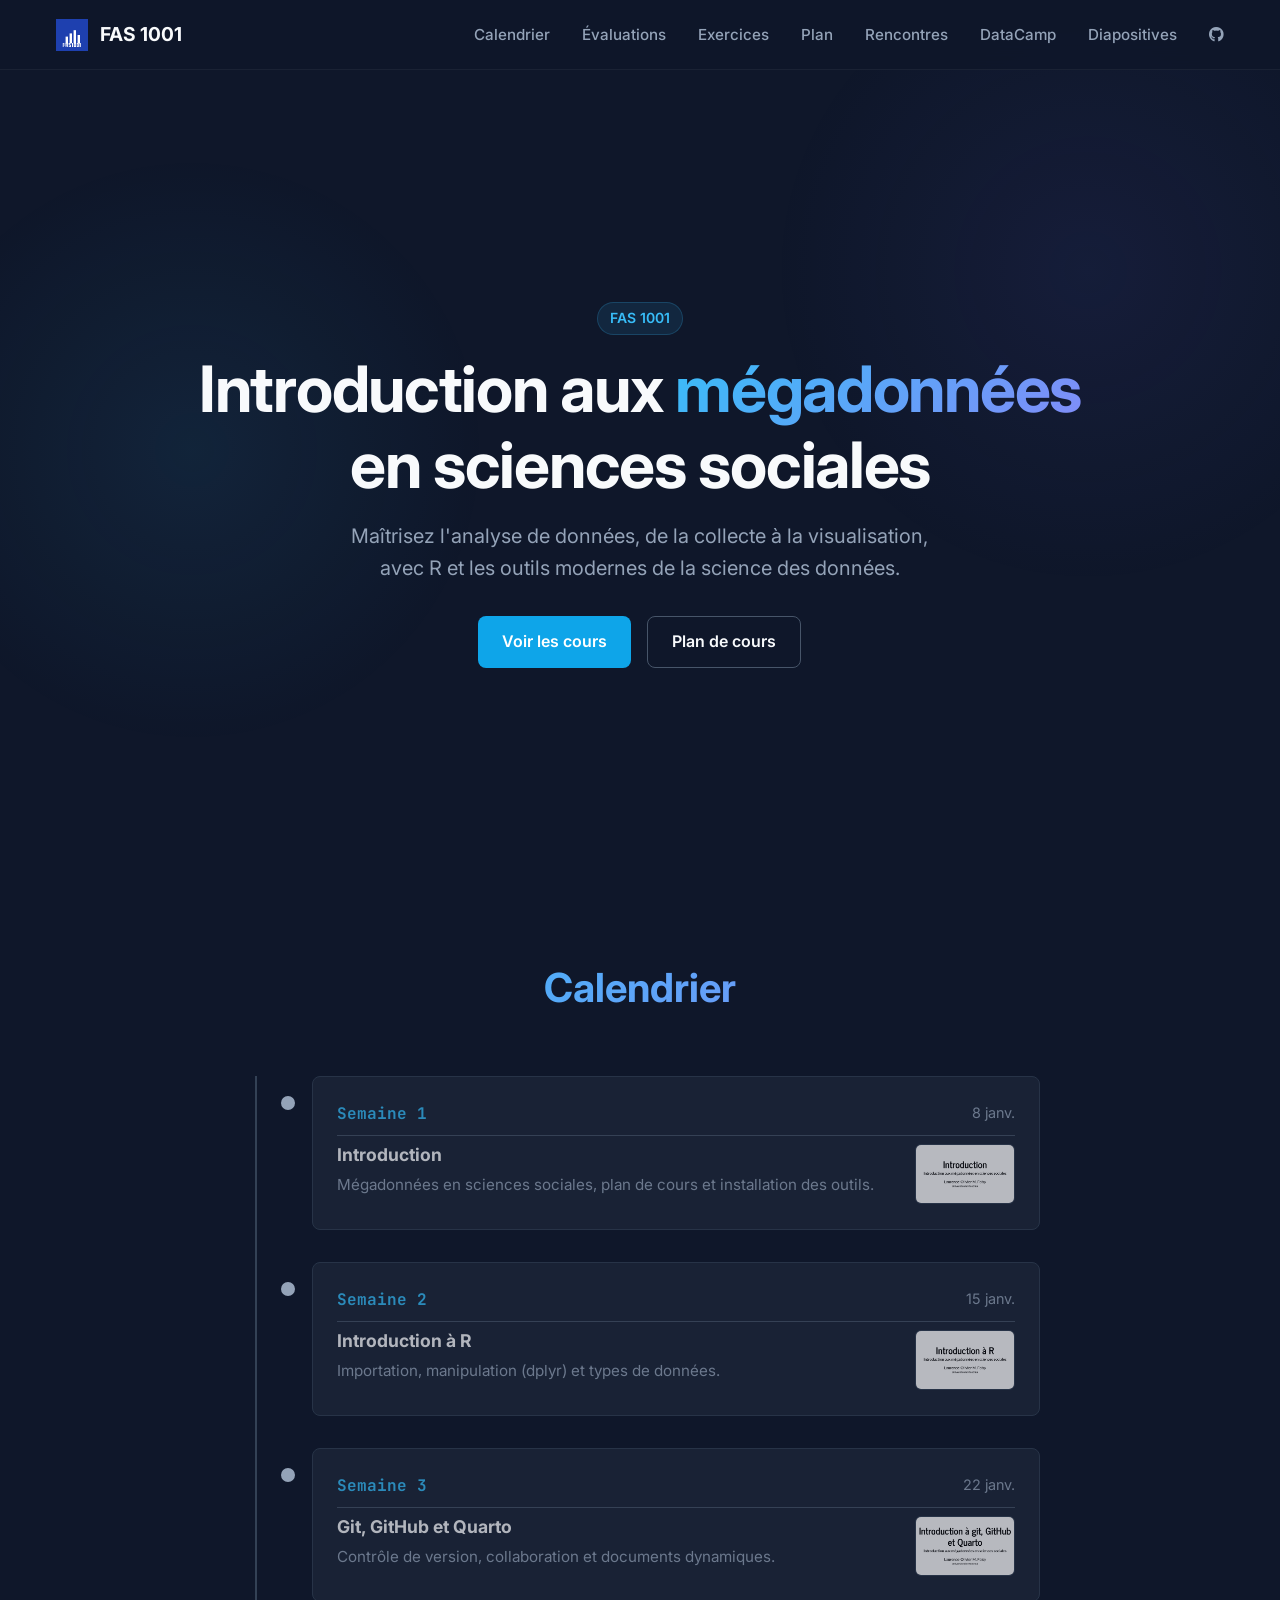
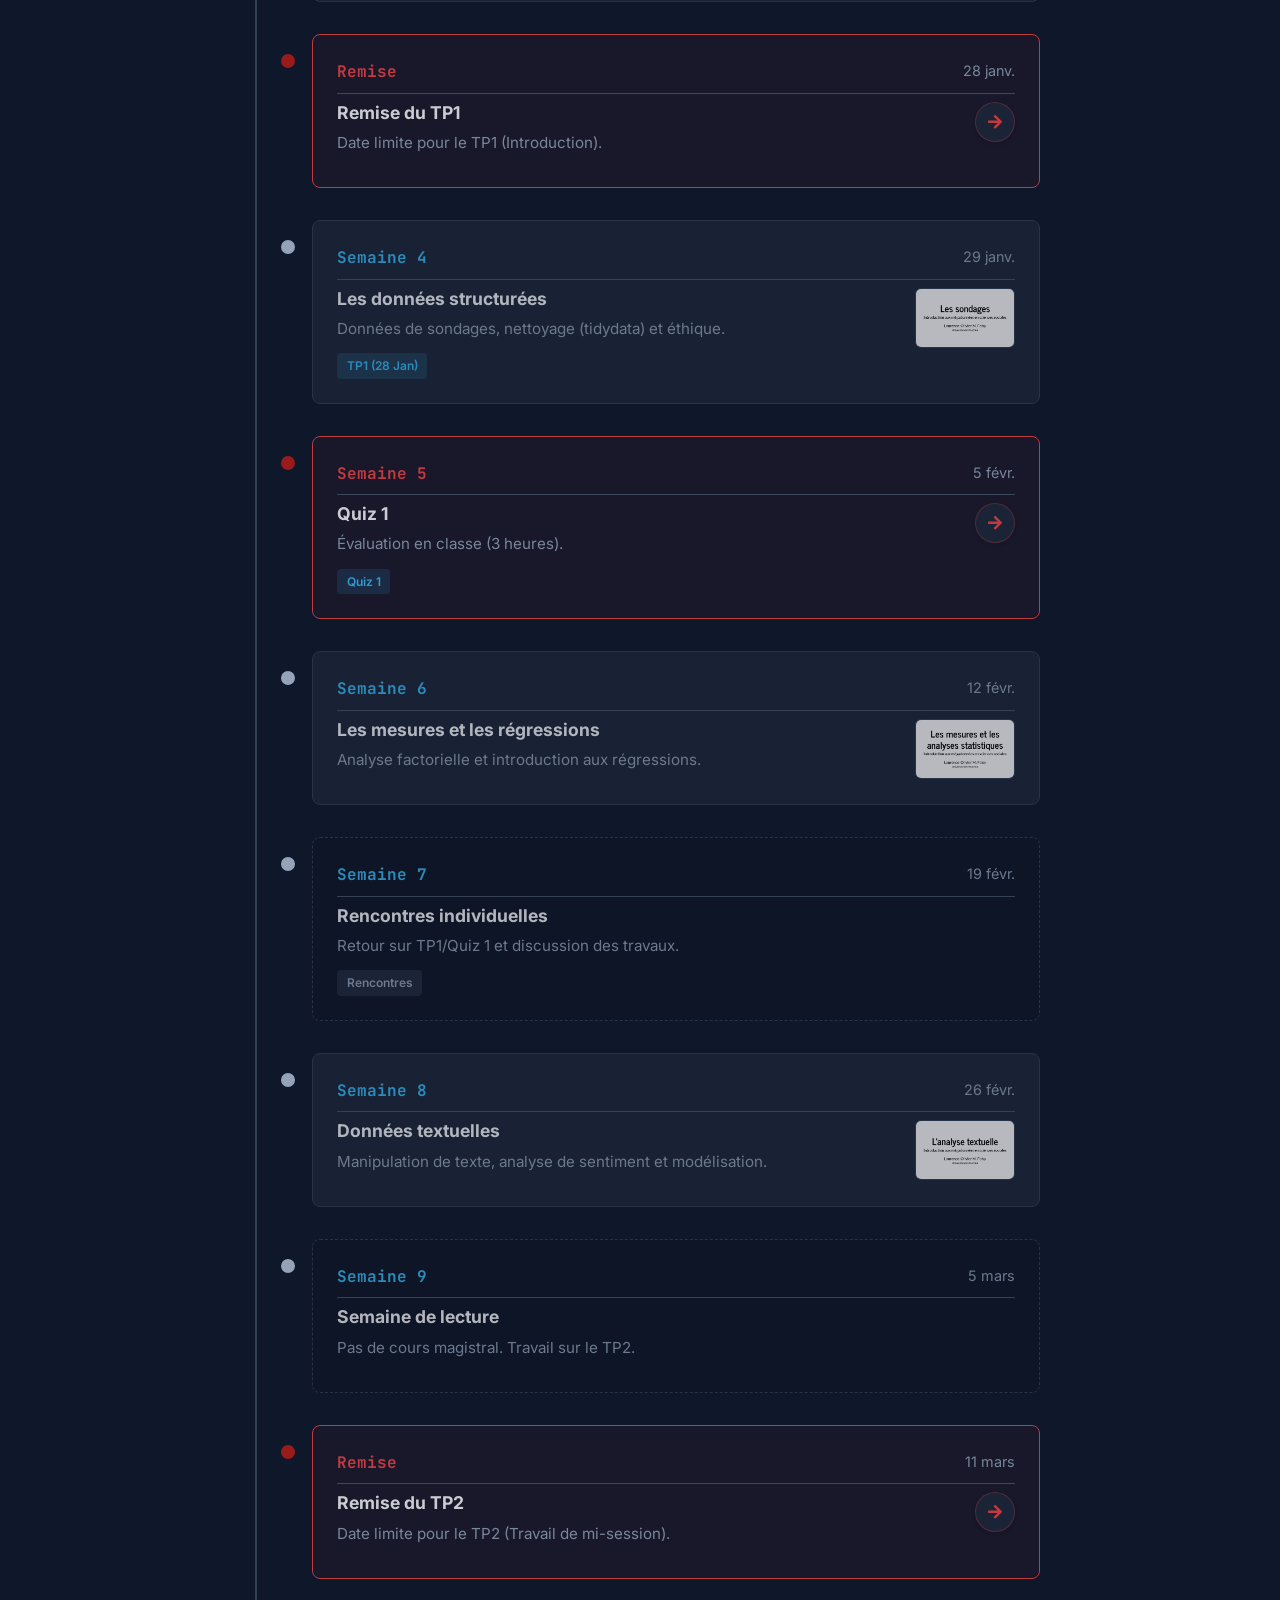
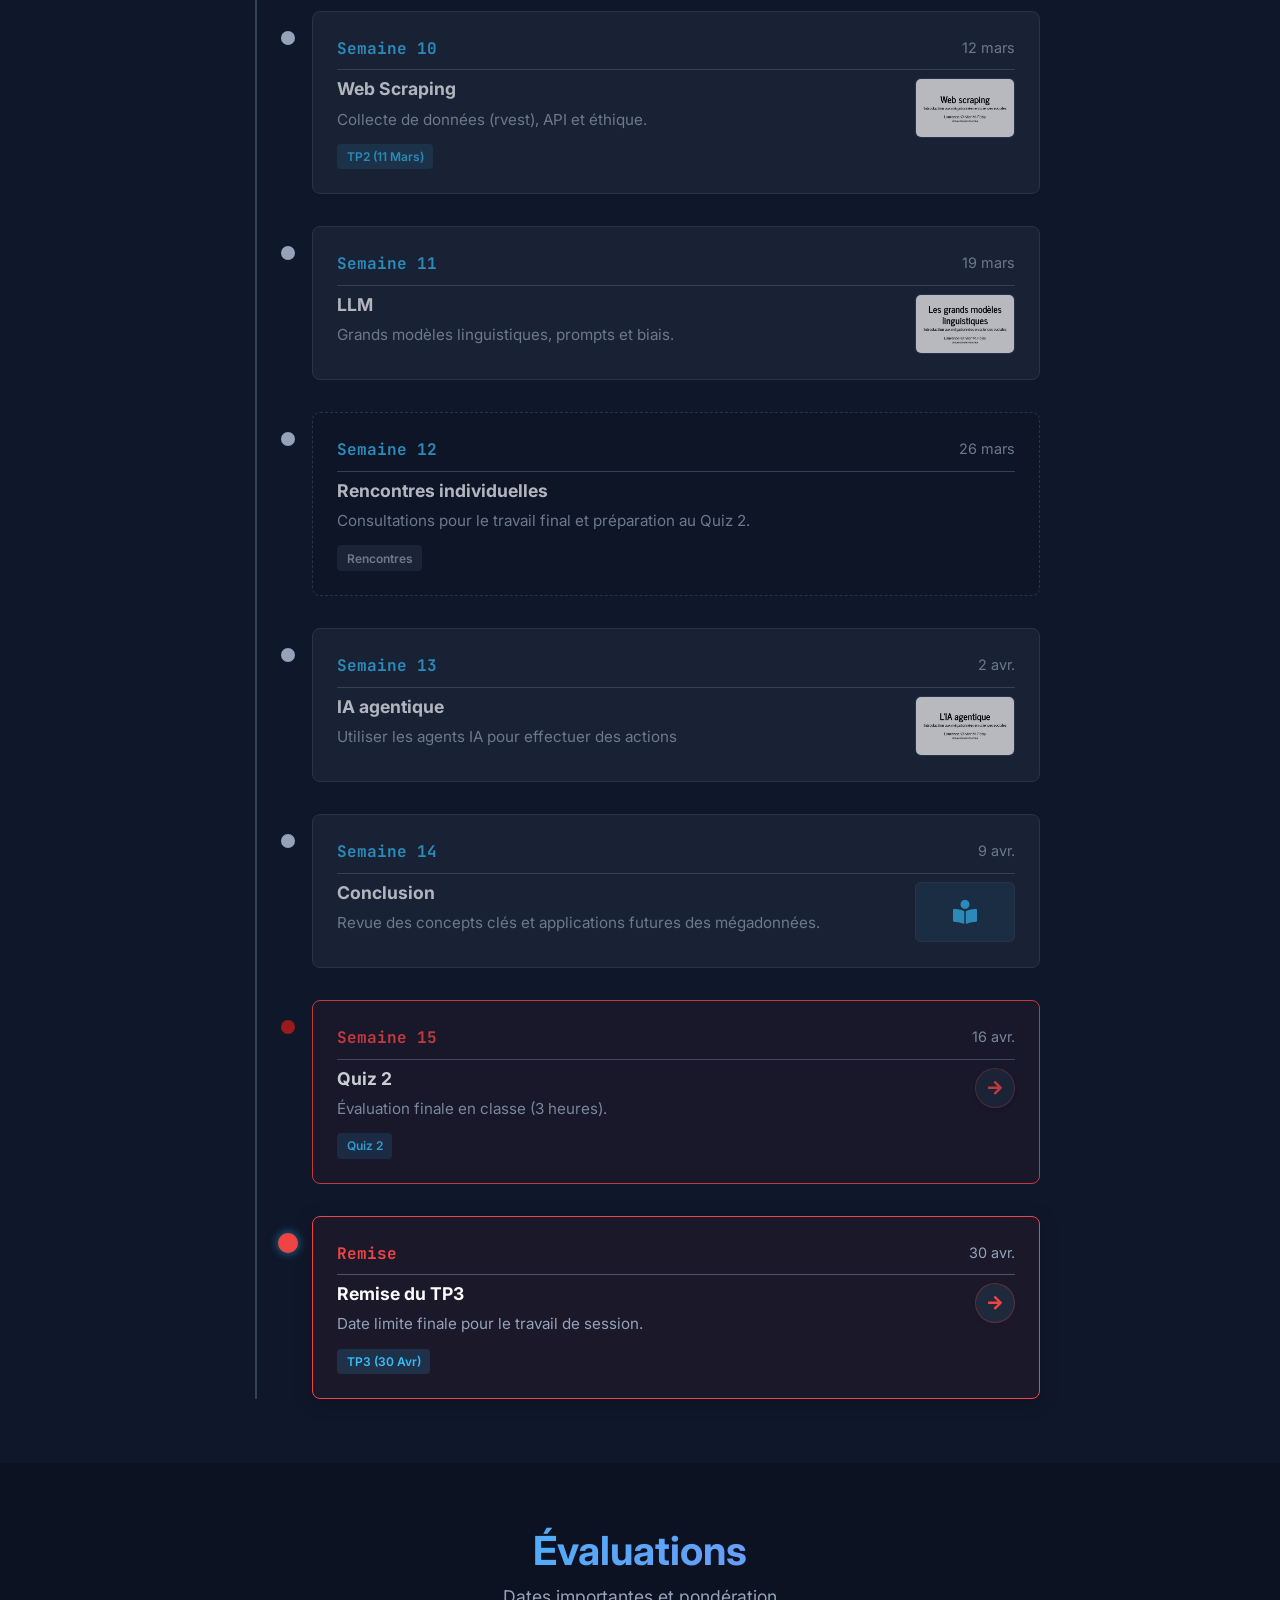
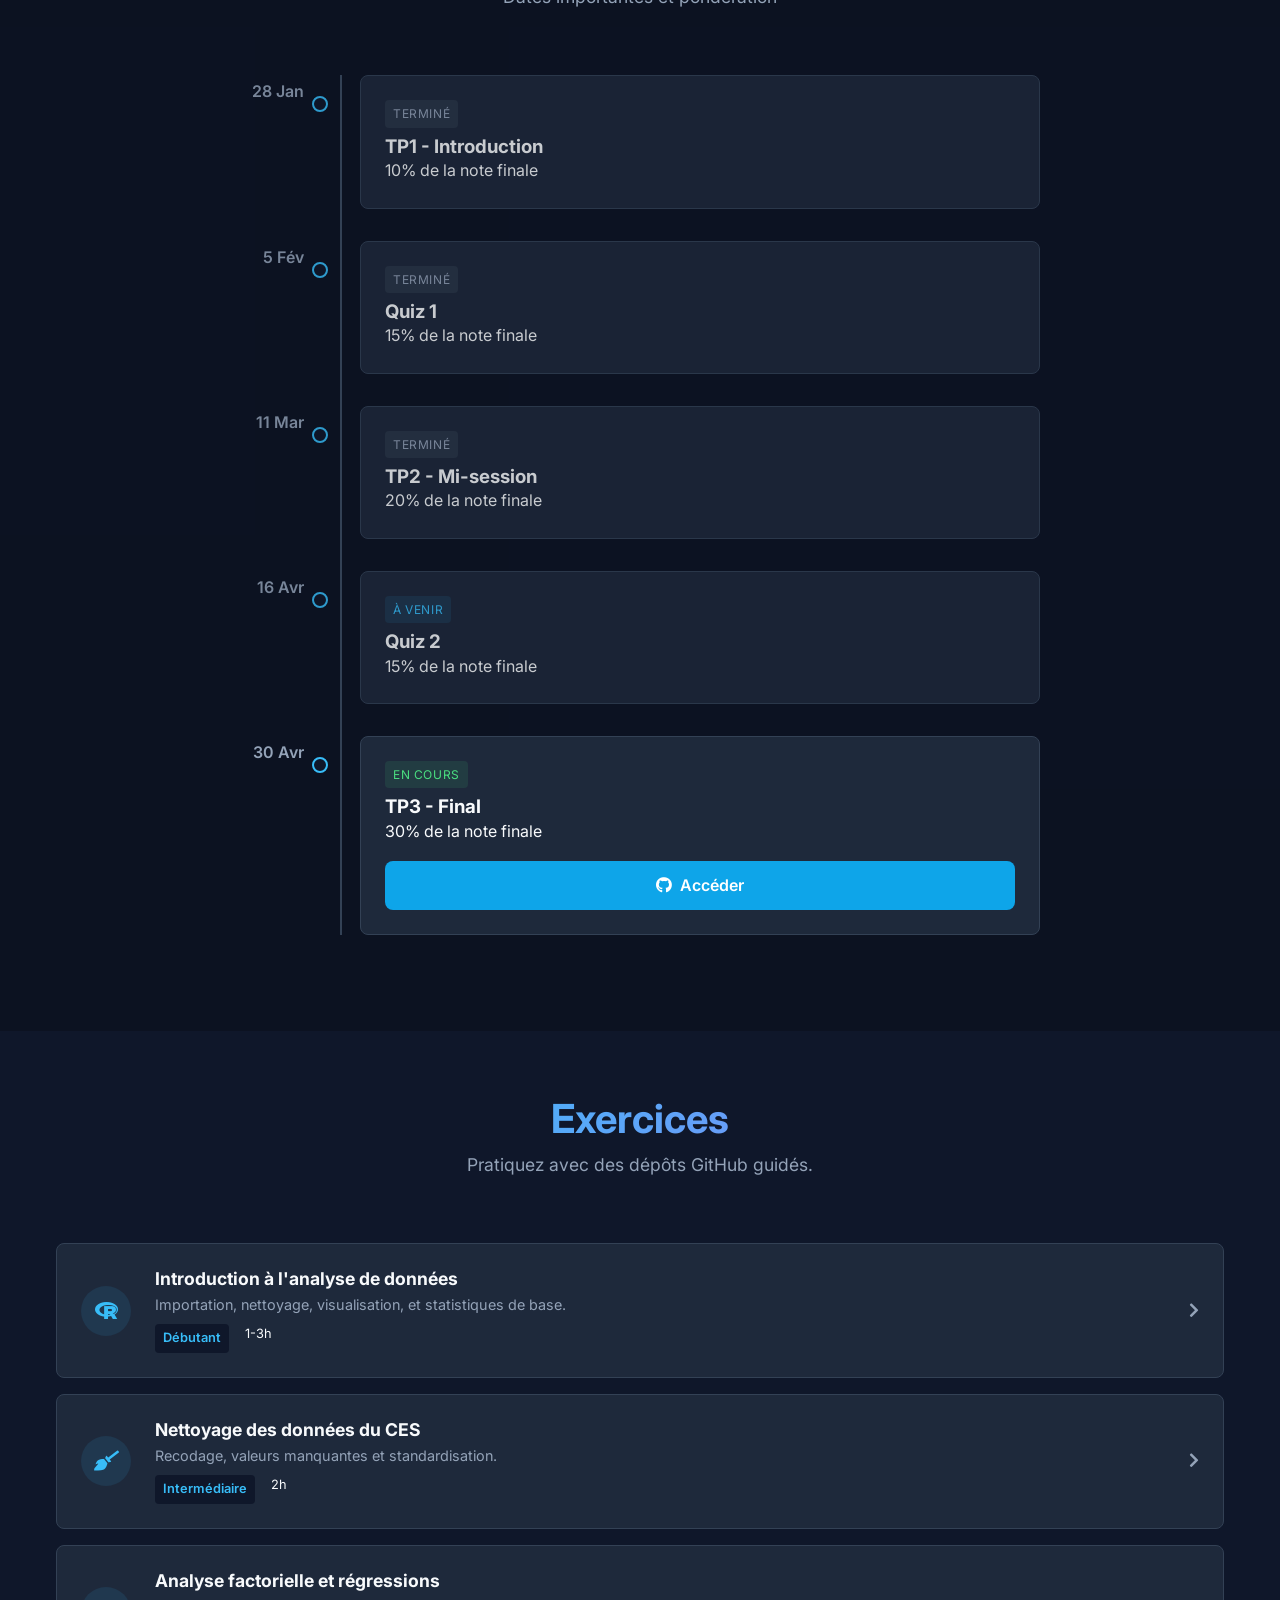
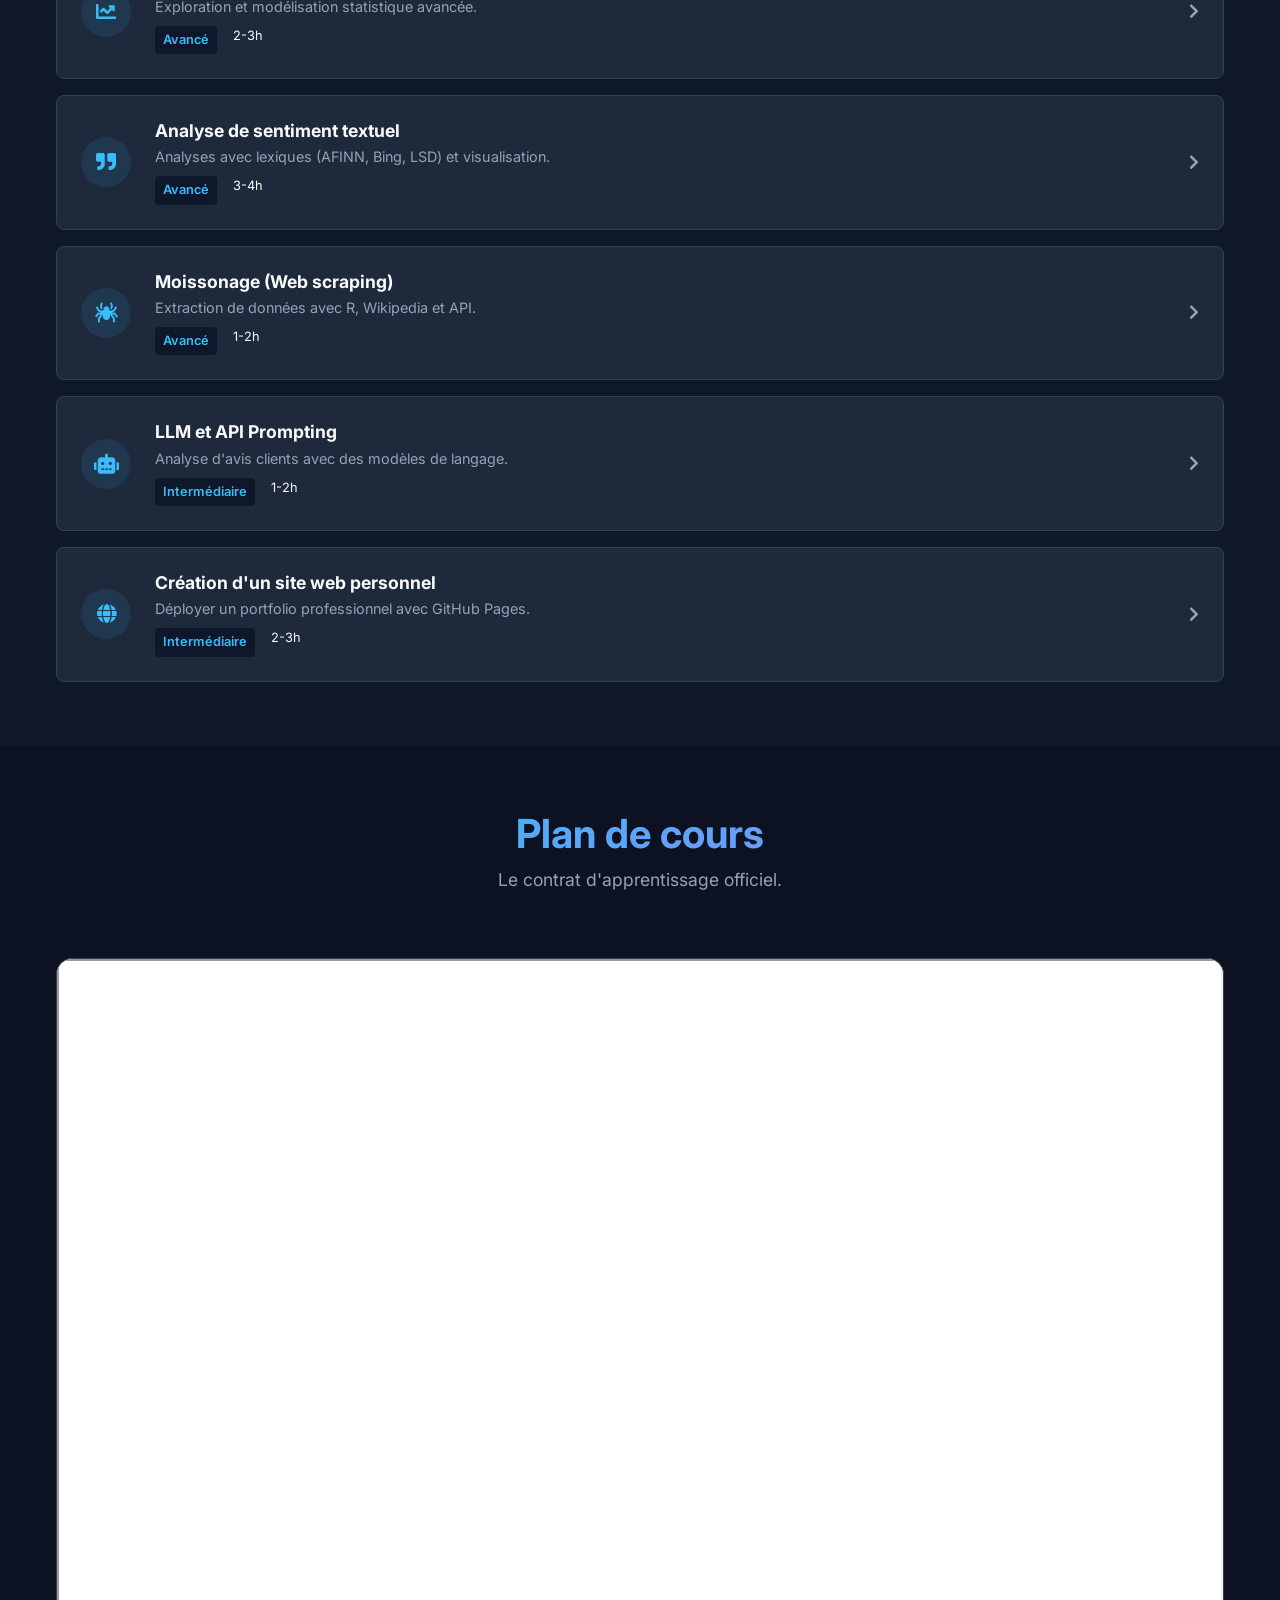
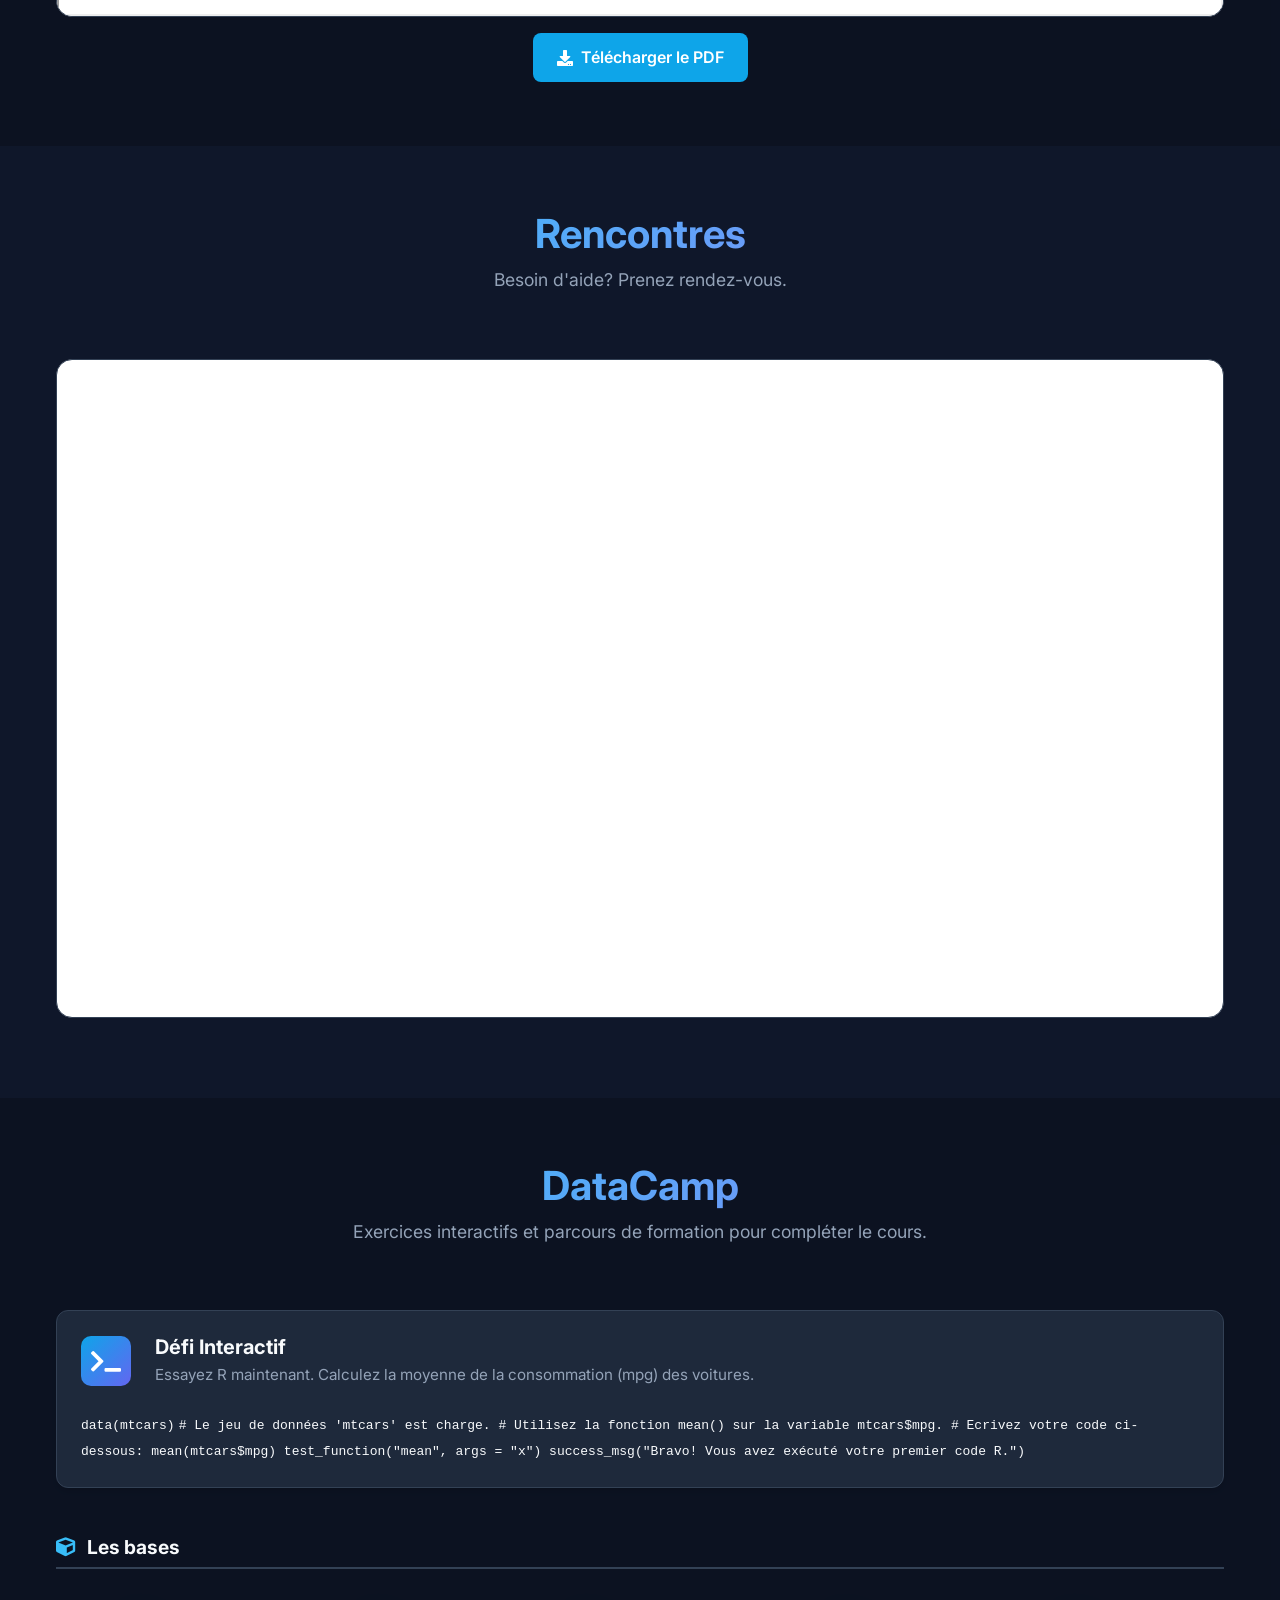
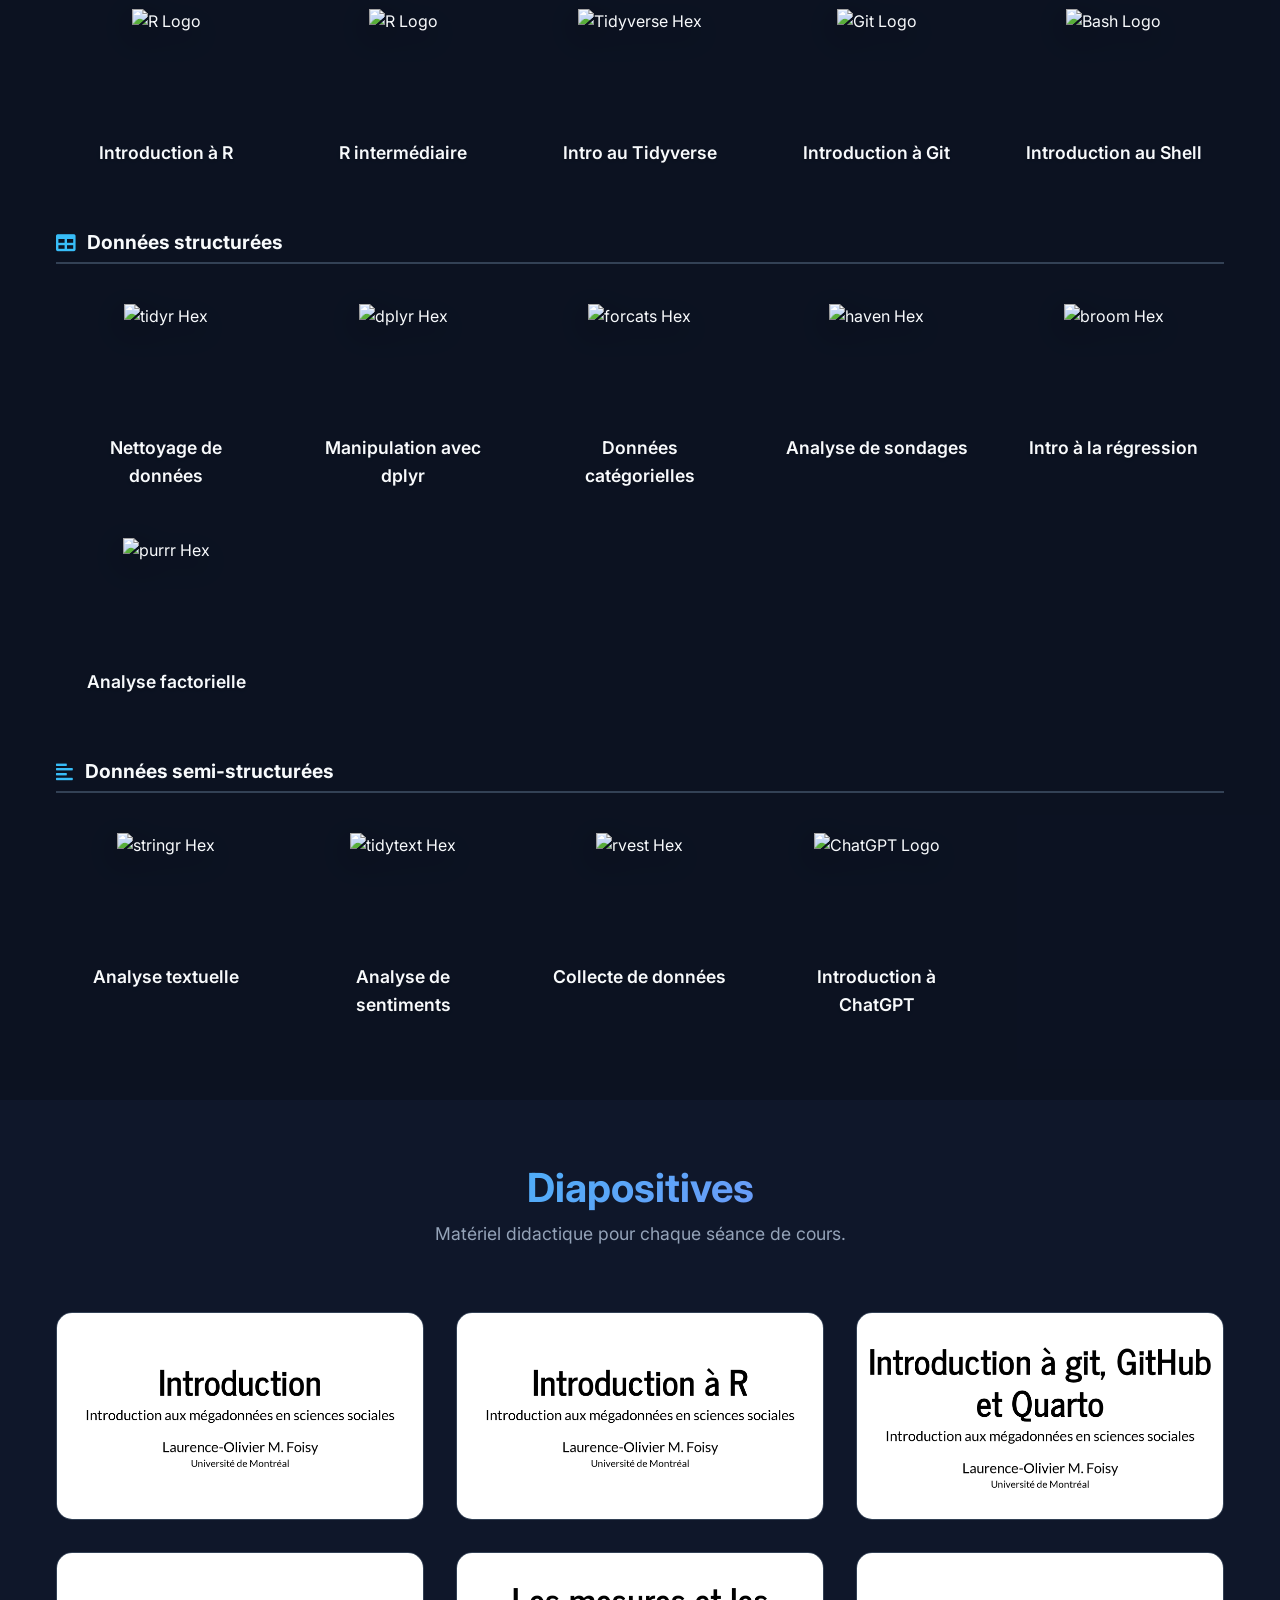
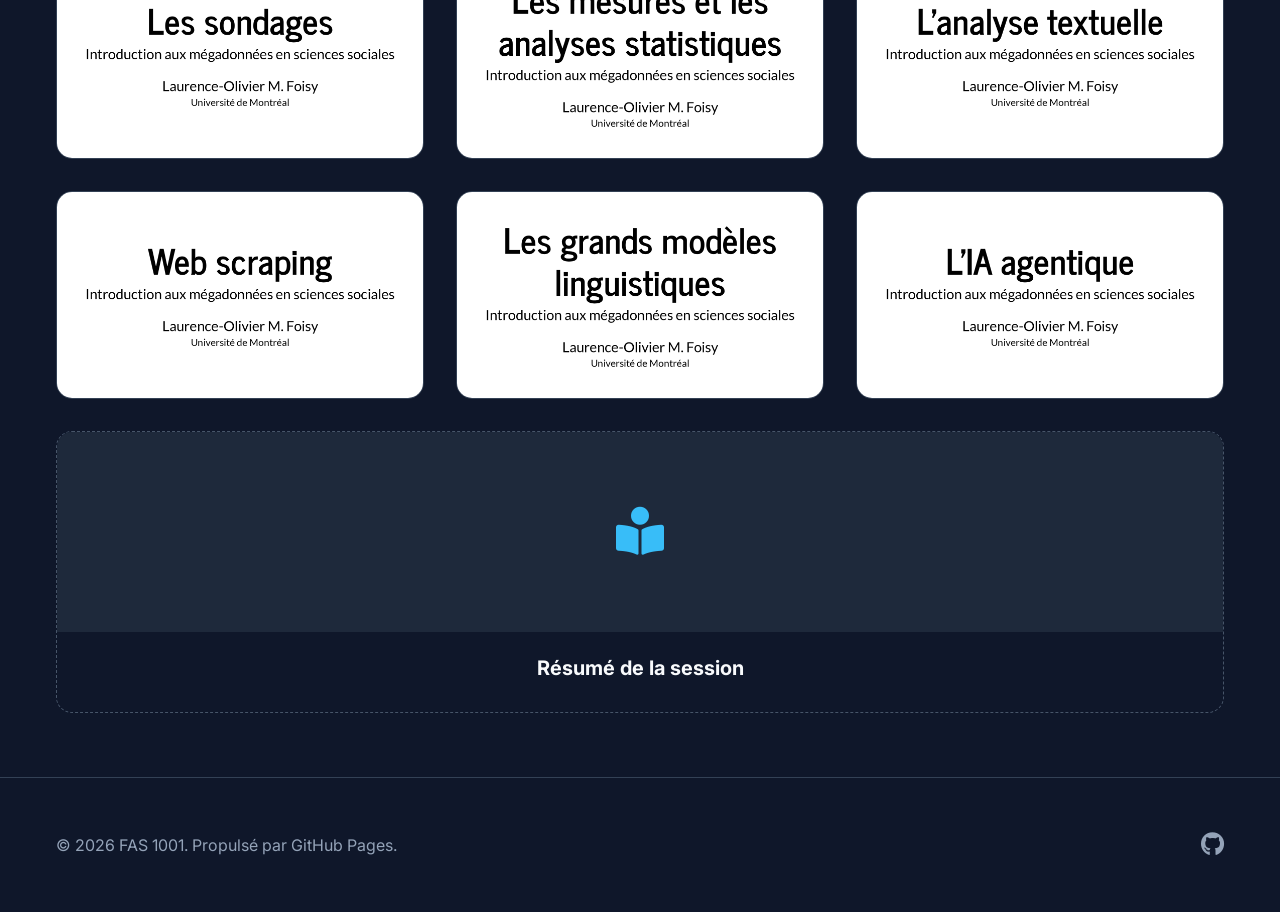
==== index.html @ ade07ba0 "push le contenu de fas1001 dans pol2k" ====
<!doctype html>
<html lang="fr">
  <head>
    <meta charset="UTF-8" />
    <meta name="viewport" content="width=device-width, initial-scale=1.0" />
    <title>FAS 1001</title>
    <meta
      name="description"
      content="Cours d'introduction aux mégadonnées en sciences sociales - FAS 1001"
    />

    <!-- Open Graph / Facebook -->
    <meta property="og:type" content="website" />
    <meta property="og:url" content="https://fas1001.github.io/" />
    <meta
      property="og:title"
      content="FAS 1001 - Introduction aux mégadonnées"
    />
    <meta
      property="og:description"
      content="Cours d'introduction aux mégadonnées en sciences sociales - FAS 1001"
    />
    <meta
      property="og:image"
      content="https://fas1001.github.io/images/fas1001_logo.svg"
    />

    <!-- Twitter -->
    <meta property="twitter:card" content="summary" />
    <meta property="twitter:url" content="https://fas1001.github.io/" />
    <meta
      property="twitter:title"
      content="FAS 1001 - Introduction aux mégadonnées"
    />
    <meta
      property="twitter:description"
      content="Cours d'introduction aux mégadonnées en sciences sociales - FAS 1001"
    />
    <meta
      property="twitter:image"
      content="https://fas1001.github.io/images/fas1001_logo.svg"
    />

    <!-- Fonts -->
    <link rel="preconnect" href="https://fonts.googleapis.com" />
    <link rel="preconnect" href="https://fonts.gstatic.com" crossorigin />
    <link
      href="https://fonts.googleapis.com/css2?family=Inter:wght@300;400;500;600;700&family=JetBrains+Mono:wght@400;700&display=swap"
      rel="stylesheet"
    />

    <!-- Icons -->
    <link rel="stylesheet" href="assets/css/fontawesome-all.min.css" />
    <link rel="icon" type="image/svg+xml" href="images/fas1001_logo.svg" />
    <link rel="apple-touch-icon" href="images/fas1001_logo.svg" />

    <!-- Styles -->
    <link rel="stylesheet" href="assets/css/style.css" />
  </head>
  <body>
    <div class="background-mesh"></div>

    <nav class="navbar">
      <div class="container navbar-content">
        <a href="#home" class="logo">
          <img src="images/fas1001_logo.svg" alt="FAS 1001 Logo" />
          <span>FAS 1001</span>
        </a>
        <button class="mobile-toggle" aria-label="Menu">
          <i class="fas fa-bars"></i>
        </button>
        <ul class="nav-links">
          <li><a href="#calendar">Calendrier</a></li>
          <li><a href="#evaluations">Évaluations</a></li>
          <li><a href="#exercices">Exercices</a></li>
          <li><a href="#plan">Plan</a></li>
          <li><a href="#meetings">Rencontres</a></li>
          <li><a href="#datacamp">DataCamp</a></li>
          <li><a href="#diapositives">Diapositives</a></li>
          <li>
            <a
              href="https://github.com/fas1001"
              target="_blank"
              class="github-link"
              ><i class="fab fa-github"></i
            ></a>
          </li>
        </ul>
      </div>
    </nav>

    <header id="home" class="hero">
      <div class="container hero-content">
        <span class="hero-label">FAS 1001</span>
        <h1 class="hero-title">
          Introduction aux <span class="gradient-text">mégadonnées</span>
          <br />en sciences sociales
        </h1>
        <p class="hero-subtitle">
          Maîtrisez l'analyse de données, de la collecte à la visualisation,
          avec R et les outils modernes de la science des données.
        </p>
        <div class="hero-actions">
          <a href="#calendar" class="btn btn-primary">Voir les cours</a>
          <a href="#plan" class="btn btn-secondary">Plan de cours</a>
        </div>
      </div>
    </header>

    <main>
      <!-- Calendar Summary -->
      <section id="calendar" class="section">
        <div class="container">
          <div class="section-header">
            <h2>Calendrier</h2>
          </div>
          <div id="dynamic-calendar-container" class="calendar-container">
            <!-- Dynamic Content Loaded via JS -->
            <div class="calendar-loading">Chargement du calendrier...</div>
          </div>
        </div>
      </section>

      <!-- Évaluations Section -->
      <section id="evaluations" class="section section-darker">
        <div class="container">
          <div class="section-header">
            <h2>Évaluations</h2>
            <p>Dates importantes et pondération</p>
          </div>

          <div class="timeline">
            <!-- TP1 -->
            <div class="timeline-item completed" id="eval-tp1">
              <div class="timeline-date">28 Jan</div>
              <div class="timeline-content">
                <div class="timeline-tag">Terminé</div>
                <h3>TP1 - Introduction</h3>
                <p>10% de la note finale</p>
              </div>
            </div>

            <!-- Quiz 1 -->
            <div class="timeline-item completed" id="eval-quiz1">
              <div class="timeline-date">5 Fév</div>
              <div class="timeline-content">
                <div class="timeline-tag">Terminé</div>
                <h3>Quiz 1</h3>
                <p>15% de la note finale</p>
              </div>
            </div>

            <!-- TP2 -->
            <div class="timeline-item completed" id="eval-tp2">
              <div class="timeline-date">11 Mar</div>
              <div class="timeline-content">
                <div class="timeline-tag">Terminé</div>
                <h3>TP2 - Mi-session</h3>
                <p>20% de la note finale</p>
              </div>
            </div>

            <!-- Quiz 2 -->
            <div class="timeline-item completed" id="eval-quiz2">
              <div class="timeline-date">16 Avr</div>
              <div class="timeline-content">
                <div class="timeline-tag">Terminé</div>
                <h3>Quiz 2</h3>
                <p>15% de la note finale</p>
              </div>
            </div>

            <!-- TP3 -->
            <div class="timeline-item completed" id="eval-tp3">
              <div class="timeline-date">30 Avr</div>
              <div class="timeline-content">
                <div class="timeline-tag">Terminé</div>
                <h3>TP3 - Final</h3>
                <p>30% de la note finale</p>
              </div>
            </div>
          </div>
        </div>
      </section>

      <!-- Exercices Section -->
      <section id="exercices" class="section">
        <div class="container">
          <div class="section-header">
            <h2>Exercices</h2>
            <p>Pratiquez avec des dépôts GitHub guidés.</p>
          </div>

          <div class="grid-list">
            <a
              href="https://github.com/fas1001/introduction_r"
              target="_blank"
              class="list-item"
              id="ex-intro_r"
            >
              <div class="list-icon"><i class="fab fa-r-project"></i></div>
              <div class="list-details">
                <h3>Introduction à l'analyse de données</h3>
                <p>
                  Importation, nettoyage, visualisation, et statistiques de
                  base.
                </p>
                <div class="list-meta">
                  <span class="badge">Débutant</span>
                  <span class="badge-time">1-3h</span>
                </div>
              </div>
              <div class="list-action">
                <i class="fas fa-chevron-right"></i>
              </div>
            </a>

            <a
              href="https://github.com/fas1001/exercice_cleaning"
              target="_blank"
              class="list-item"
              id="ex-cleaning"
            >
              <div class="list-icon"><i class="fas fa-broom"></i></div>
              <div class="list-details">
                <h3>Nettoyage des données du CES</h3>
                <p>Recodage, valeurs manquantes et standardisation.</p>
                <div class="list-meta">
                  <span class="badge">Intermédiaire</span>
                  <span class="badge-time">2h</span>
                </div>
              </div>
              <div class="list-action">
                <i class="fas fa-chevron-right"></i>
              </div>
            </a>

            <a
              href="https://github.com/fas1001/exercice_analyse"
              target="_blank"
              class="list-item"
              id="ex-analyse"
            >
              <div class="list-icon"><i class="fas fa-chart-line"></i></div>
              <div class="list-details">
                <h3>Analyse factorielle et régressions</h3>
                <p>Exploration et modélisation statistique avancée.</p>
                <div class="list-meta">
                  <span class="badge">Avancé</span>
                  <span class="badge-time">2-3h</span>
                </div>
              </div>
              <div class="list-action">
                <i class="fas fa-chevron-right"></i>
              </div>
            </a>

            <a
              href="https://github.com/fas1001/exercice_analyse_textuelle"
              target="_blank"
              class="list-item"
              id="ex-textuelle"
            >
              <div class="list-icon"><i class="fas fa-quote-right"></i></div>
              <div class="list-details">
                <h3>Analyse de sentiment textuel</h3>
                <p>
                  Analyses avec lexiques (AFINN, Bing, LSD) et visualisation.
                </p>
                <div class="list-meta">
                  <span class="badge">Avancé</span>
                  <span class="badge-time">3-4h</span>
                </div>
              </div>
              <div class="list-action">
                <i class="fas fa-chevron-right"></i>
              </div>
            </a>

            <a
              href="https://github.com/fas1001/exercice_scraping"
              target="_blank"
              class="list-item"
              id="ex-scraping"
            >
              <div class="list-icon"><i class="fas fa-spider"></i></div>
              <div class="list-details">
                <h3>Moissonage (Web scraping)</h3>
                <p>Extraction de données avec R, Wikipedia et API.</p>
                <div class="list-meta">
                  <span class="badge">Avancé</span>
                  <span class="badge-time">1-2h</span>
                </div>
              </div>
              <div class="list-action">
                <i class="fas fa-chevron-right"></i>
              </div>
            </a>

            <a
              href="https://github.com/fas1001/exercice_llm"
              target="_blank"
              class="list-item"
              id="ex-llm"
            >
              <div class="list-icon"><i class="fas fa-robot"></i></div>
              <div class="list-details">
                <h3>LLM et API Prompting</h3>
                <p>Analyse d'avis clients avec des modèles de langage.</p>
                <div class="list-meta">
                  <span class="badge">Intermédiaire</span>
                  <span class="badge-time">1-2h</span>
                </div>
              </div>
              <div class="list-action">
                <i class="fas fa-chevron-right"></i>
              </div>
            </a>

            <a
              href="https://github.com/clessn/gabarit_site_web"
              target="_blank"
              class="list-item"
              id="ex-site_web"
            >
              <div class="list-icon"><i class="fas fa-globe"></i></div>
              <div class="list-details">
                <h3>Création d'un site web personnel</h3>
                <p>Déployer un portfolio professionnel avec GitHub Pages.</p>
                <div class="list-meta">
                  <span class="badge">Intermédiaire</span>
                  <span class="badge-time">2-3h</span>
                </div>
              </div>
              <div class="list-action">
                <i class="fas fa-chevron-right"></i>
              </div>
            </a>
          </div>
        </div>
      </section>

      <!-- Plan / Syllabus -->
      <section id="plan" class="section section-darker">
        <div class="container">
          <div class="section-header">
            <h2>Plan de cours</h2>
            <p>Le contrat d'apprentissage officiel.</p>
          </div>

          <div class="syllabus-wrapper">
            <div class="iframe-container">
              <iframe
                src="https://mozilla.github.io/pdf.js/web/viewer.html?file=https://raw.githubusercontent.com/fas1001/syllabus/main/fas1001_syllabus.pdf"
                title="Visualiseur de plan de cours"
              ></iframe>
            </div>
            <div class="actions-center">
              <a
                href="https://raw.githubusercontent.com/fas1001/syllabus/main/fas1001_syllabus.pdf"
                download
                class="btn btn-primary"
              >
                <i class="fas fa-download"></i> Télécharger le PDF
              </a>
            </div>
          </div>
        </div>
      </section>

      <!-- Rencontres -->
      <section id="meetings" class="section">
        <div class="container">
          <div class="section-header">
            <h2>Rencontres</h2>
            <p>Besoin d'aide? Prenez rendez-vous.</p>
          </div>
          <div class="calendar-wrapper">
            <!-- Placeholder -->
            <div
              id="rencontres-placeholder"
              class="rencontres-placeholder"
              style="display: none"
            >
              <i class="fas fa-calendar-alt"></i>
              <h3>Rencontres individuelles</h3>
              <p>
                Des rencontres individuelles sont prévues lors de la semaine 7
                et la semaine 12. Un lien Google Calendar sera alors fourni en
                temps et lieu pour préparer les rencontres. Entre-temps,
                n'hésitez pas à m'écrire sur Slack si vous voulez planifier une
                rencontre ou si vous avez des questions.
              </p>
            </div>

            <!-- Iframe container -->
            <div
              id="rencontres-iframe-container"
              class="iframe-container"
              style="display: none"
            >
              <iframe
                id="rencontres-iframe"
                src=""
                style="border: 0"
                width="100%"
                height="600"
                frameborder="0"
              ></iframe>
            </div>
          </div>
        </div>
      </section>

      <!-- DataCamp Section -->
      <section id="datacamp" class="section section-darker">
        <div class="container">
          <div class="section-header">
            <h2>DataCamp</h2>
            <p>
              Exercices interactifs et parcours de formation pour compléter le
              cours.
            </p>
          </div>

          <!-- Embedded Exercise -->
          <div class="datacamp-embed-wrapper">
            <div class="embed-header">
              <div class="icon-box">
                <i class="fas fa-terminal"></i>
              </div>
              <div>
                <h3>Défi Interactif</h3>
                <p>
                  Essayez R maintenant. Calculez la moyenne de la consommation
                  (mpg) des voitures.
                </p>
              </div>
            </div>
            <div data-datacamp-exercise data-lang="r" data-height="350">
              <code data-type="pre-exercise-code">data(mtcars)</code>
              <code data-type="sample-code">
                # Le jeu de données 'mtcars' est charge. # Utilisez la fonction
                mean() sur la variable mtcars$mpg. # Ecrivez votre code
                ci-dessous:
              </code>
              <code data-type="solution"> mean(mtcars$mpg) </code>
              <code data-type="sct">
                test_function("mean", args = "x") success_msg("Bravo! Vous avez
                exécuté votre premier code R.")
              </code>
            </div>
          </div>

          <!-- Course Tracks -->
          <div class="datacamp-tracks">
            <!-- Track 1: Fondamentaux -->
            <div class="track-group">
              <h3 class="track-title"><i class="fas fa-cube"></i> Les bases</h3>
              <div class="grid-compact">
                <a
                  href="https://app.datacamp.com/learn/courses/free-introduction-to-r"
                  target="_blank"
                  class="sticker-card"
                >
                  <div class="sticker-icon">
                    <img
                      src="https://www.r-project.org/logo/Rlogo.png"
                      alt="R Logo"
                    />
                  </div>
                  <span class="sticker-title">Introduction à R</span>
                </a>
                <a
                  href="https://app.datacamp.com/learn/courses/intermediate-r"
                  target="_blank"
                  class="sticker-card"
                >
                  <div class="sticker-icon">
                    <img
                      src="https://www.r-project.org/logo/Rlogo.png"
                      alt="R Logo"
                    />
                  </div>
                  <span class="sticker-title">R intermédiaire</span>
                </a>
                <a
                  href="https://app.datacamp.com/learn/courses/introduction-to-the-tidyverse"
                  target="_blank"
                  class="sticker-card"
                >
                  <div class="sticker-icon">
                    <img
                      src="https://raw.githubusercontent.com/rstudio/hex-stickers/master/PNG/tidyverse.png"
                      alt="Tidyverse Hex"
                    />
                  </div>
                  <span class="sticker-title">Intro au Tidyverse</span>
                </a>
                <a
                  href="https://app.datacamp.com/learn/courses/introduction-to-git"
                  target="_blank"
                  class="sticker-card"
                >
                  <div class="sticker-icon">
                    <img
                      src="https://git-scm.com/images/logos/downloads/Git-Icon-1788C.png"
                      alt="Git Logo"
                    />
                  </div>
                  <span class="sticker-title">Introduction à Git</span>
                </a>
                <a
                  href="https://app.datacamp.com/learn/courses/introduction-to-shell"
                  target="_blank"
                  class="sticker-card"
                >
                  <div class="sticker-icon">
                    <img
                      src="https://upload.wikimedia.org/wikipedia/commons/thumb/4/4b/Bash_Logo_Colored.svg/512px-Bash_Logo_Colored.svg.png"
                      alt="Bash Logo"
                    />
                  </div>
                  <span class="sticker-title">Introduction au Shell</span>
                </a>
              </div>
            </div>

            <!-- Track 2: Données Structurées -->
            <div class="track-group">
              <h3 class="track-title">
                <i class="fas fa-table"></i> Données structurées
              </h3>
              <div class="grid-compact">
                <a
                  href="https://app.datacamp.com/learn/courses/cleaning-data-in-r"
                  target="_blank"
                  class="sticker-card"
                >
                  <div class="sticker-icon">
                    <img
                      src="https://raw.githubusercontent.com/rstudio/hex-stickers/master/PNG/tidyr.png"
                      alt="tidyr Hex"
                    />
                  </div>
                  <span class="sticker-title">Nettoyage de données</span>
                </a>
                <a
                  href="https://app.datacamp.com/learn/courses/data-manipulation-with-dplyr"
                  target="_blank"
                  class="sticker-card"
                >
                  <div class="sticker-icon">
                    <img
                      src="https://raw.githubusercontent.com/rstudio/hex-stickers/master/PNG/dplyr.png"
                      alt="dplyr Hex"
                    />
                  </div>
                  <span class="sticker-title">Manipulation avec dplyr</span>
                </a>
                <a
                  href="https://app.datacamp.com/learn/courses/categorical-data-in-the-tidyverse"
                  target="_blank"
                  class="sticker-card"
                >
                  <div class="sticker-icon">
                    <img
                      src="https://raw.githubusercontent.com/rstudio/hex-stickers/master/PNG/forcats.png"
                      alt="forcats Hex"
                    />
                  </div>
                  <span class="sticker-title">Données catégorielles</span>
                </a>
                <a
                  href="https://app.datacamp.com/learn/courses/analyzing-survey-data-in-r"
                  target="_blank"
                  class="sticker-card"
                >
                  <div class="sticker-icon">
                    <img
                      src="https://raw.githubusercontent.com/rstudio/hex-stickers/master/PNG/haven.png"
                      alt="haven Hex"
                    />
                  </div>
                  <span class="sticker-title">Analyse de sondages</span>
                </a>
                <a
                  href="https://app.datacamp.com/learn/courses/introduction-to-regression-in-r"
                  target="_blank"
                  class="sticker-card"
                >
                  <div class="sticker-icon">
                    <img
                      src="https://raw.githubusercontent.com/rstudio/hex-stickers/master/PNG/broom.png"
                      alt="broom Hex"
                    />
                  </div>
                  <span class="sticker-title">Intro à la régression</span>
                </a>
                <a
                  href="https://app.datacamp.com/learn/courses/factor-analysis-in-r"
                  target="_blank"
                  class="sticker-card"
                >
                  <div class="sticker-icon">
                    <img
                      src="https://raw.githubusercontent.com/rstudio/hex-stickers/master/PNG/purrr.png"
                      alt="purrr Hex"
                    />
                  </div>
                  <span class="sticker-title">Analyse factorielle</span>
                </a>
              </div>
            </div>

            <!-- Track 3: Données semi-structurées -->
            <div class="track-group">
              <h3 class="track-title">
                <i class="fas fa-align-left"></i> Données semi-structurées
              </h3>
              <div class="grid-compact">
                <a
                  href="https://app.datacamp.com/learn/courses/introduction-to-text-analysis-in-r"
                  target="_blank"
                  class="sticker-card"
                >
                  <div class="sticker-icon">
                    <img
                      src="https://raw.githubusercontent.com/rstudio/hex-stickers/master/PNG/stringr.png"
                      alt="stringr Hex"
                    />
                  </div>
                  <span class="sticker-title">Analyse textuelle</span>
                </a>
                <a
                  href="https://app.datacamp.com/learn/courses/sentiment-analysis-in-r"
                  target="_blank"
                  class="sticker-card"
                >
                  <div class="sticker-icon">
                    <img
                      src="https://raw.githubusercontent.com/juliasilge/tidytext/master/man/figures/logo.png"
                      alt="tidytext Hex"
                    />
                  </div>
                  <span class="sticker-title">Analyse de sentiments</span>
                </a>
                <a
                  href="https://app.datacamp.com/learn/courses/web-scraping-in-r"
                  target="_blank"
                  class="sticker-card"
                >
                  <div class="sticker-icon">
                    <img
                      src="https://raw.githubusercontent.com/rstudio/hex-stickers/master/PNG/rvest.png"
                      alt="rvest Hex"
                    />
                  </div>
                  <span class="sticker-title">Collecte de données</span>
                </a>
                <a
                  href="https://app.datacamp.com/learn/courses/introduction-to-chatgpt"
                  target="_blank"
                  class="sticker-card"
                >
                  <div class="sticker-icon">
                    <img
                      src="https://upload.wikimedia.org/wikipedia/commons/0/04/ChatGPT_logo.svg"
                      alt="ChatGPT Logo"
                    />
                  </div>
                  <span class="sticker-title">Introduction à ChatGPT</span>
                </a>
              </div>
            </div>
          </div>
        </div>
      </section>

      <!-- Diapositives Section -->
      <section id="diapositives" class="section">
        <div class="container">
          <div class="section-header">
            <h2>Diapositives</h2>
            <p>Matériel didactique pour chaque séance de cours.</p>
          </div>

          <div class="grid-cards">
            <!-- Cours 1 -->
            <article class="card slide-card" id="slide-cours_1">
              <a
                href="slides/1_introduction/cours_1_intro.html"
                target="_blank"
                class="card-image-link"
              >
                <div class="card-image-wrapper">
                  <img
                    src="images/cours_1.png"
                    alt="Aperçu du cours 1"
                    loading="lazy"
                  />
                  <div class="card-overlay">
                    <i class="fas fa-external-link-alt"></i>
                  </div>
                </div>
              </a>
            </article>

            <!-- Cours 2 -->
            <article class="card slide-card" id="slide-cours_2">
              <a
                href="slides/2_introduction_r/index.html"
                target="_blank"
                class="card-image-link"
              >
                <div class="card-image-wrapper">
                  <img
                    src="images/cours_2.png"
                    alt="Aperçu du cours 2"
                    loading="lazy"
                  />
                  <div class="card-overlay">
                    <i class="fas fa-external-link-alt"></i>
                  </div>
                </div>
              </a>
            </article>

            <!-- Cours 3 -->
            <article class="card slide-card" id="slide-cours_3">
              <a
                href="slides/3_introduction_git_github/git_github.html"
                target="_blank"
                class="card-image-link"
              >
                <div class="card-image-wrapper">
                  <img
                    src="images/cours_3.png"
                    alt="Aperçu du cours 3"
                    loading="lazy"
                  />
                  <div class="card-overlay">
                    <i class="fas fa-external-link-alt"></i>
                  </div>
                </div>
              </a>
            </article>

            <!-- Cours 4 -->
            <article class="card slide-card" id="slide-cours_4">
              <a
                href="slides/4_sondages/cours_4_sondages.html"
                target="_blank"
                class="card-image-link"
              >
                <div class="card-image-wrapper">
                  <img
                    src="images/cours_4.png"
                    alt="Aperçu du cours 4"
                    loading="lazy"
                  />
                  <div class="card-overlay">
                    <i class="fas fa-external-link-alt"></i>
                  </div>
                </div>
              </a>
            </article>

            <!-- Cours 5 -->
            <article class="card slide-card" id="slide-cours_5">
              <a
                href="slides/5_mesures_latentes/cours_5_mesures.html"
                target="_blank"
                class="card-image-link"
              >
                <div class="card-image-wrapper">
                  <img
                    src="images/cours_5.png"
                    alt="Aperçu du cours 5"
                    loading="lazy"
                  />
                  <div class="card-overlay">
                    <i class="fas fa-external-link-alt"></i>
                  </div>
                </div>
              </a>
            </article>

            <!-- Cours 6 -->
            <article class="card slide-card" id="slide-cours_6">
              <a
                href="slides/6_analyse_textuelle/cours_6_analyse_textuelle.html"
                target="_blank"
                class="card-image-link"
              >
                <div class="card-image-wrapper">
                  <img
                    src="images/cours_6.png"
                    alt="Aperçu du cours 6"
                    loading="lazy"
                  />
                  <div class="card-overlay">
                    <i class="fas fa-external-link-alt"></i>
                  </div>
                </div>
              </a>
            </article>

            <!-- Cours 7 -->
            <article class="card slide-card" id="slide-cours_7">
              <a
                href="slides/7_web_scraping/cours_7_web_scraping.html"
                target="_blank"
                class="card-image-link"
              >
                <div class="card-image-wrapper">
                  <img
                    src="images/cours_7.png"
                    alt="Aperçu du cours 7"
                    loading="lazy"
                  />
                  <div class="card-overlay">
                    <i class="fas fa-external-link-alt"></i>
                  </div>
                </div>
              </a>
            </article>

            <!-- Cours 8 -->
            <article class="card slide-card" id="slide-cours_8">
              <a
                href="slides/8_llms/cours_8_llms.html"
                target="_blank"
                class="card-image-link"
              >
                <div class="card-image-wrapper">
                  <img
                    src="images/cours_8.png"
                    alt="Aperçu du cours 8"
                    loading="lazy"
                  />
                  <div class="card-overlay">
                    <i class="fas fa-external-link-alt"></i>
                  </div>
                </div>
              </a>
            </article>

            <!-- Cours 9 -->
            <article class="card slide-card" id="slide-cours_9">
              <a
                href="slides/9_llms_agentique/cours_9_llm_agentique.html"
                target="_blank"
                class="card-image-link"
              >
                <div class="card-image-wrapper">
                  <img
                    src="images/cours_9.png"
                    alt="Aperçu du cours 9"
                    loading="lazy"
                  />
                  <div class="card-overlay">
                    <i class="fas fa-external-link-alt"></i>
                  </div>
                </div>
              </a>
            </article>

            <!-- Résumé -->
            <article
              class="card slide-card summary-card slide-card-full-width"
              id="slide-resume"
            >
              <a
                href="slides/10_resume/resume_semestre.html"
                target="_blank"
                class="card-image-link summary-link-wrapper"
              >
                <div class="summary-icon">
                  <i class="fas fa-book-reader"></i>
                </div>
              </a>
              <div class="card-content">
                <h3>Résumé de la session</h3>
              </div>
            </article>
          </div>
        </div>
      </section>
    </main>

    <footer>
      <div class="container footer-content">
        <p>
          &copy; 2026 FAS 1001. Propulsé par
          <a href="https://github.com/fas1001">GitHub Pages</a>.
        </p>
        <div class="footer-social">
          <a href="https://github.com/fas1001"><i class="fab fa-github"></i></a>
        </div>
      </div>
    </footer>
    <script src="assets/js/course_logic.js"></script>
    <script
      type="text/javascript"
      src="https://cdn.datacamp.com/datacamp-light-latest.min.js"
    ></script>
  </body>
</html>
---- assets/css/style.css ----
:root {
    /* Colors */
    --bg-body: #0f172a;
    --bg-surface: #1e293b;
    --bg-surface-hover: #334155;
    
    --text-main: #f8fafc;
    --text-muted: #94a3b8;
    --text-accent: #38bdf8; /* Sky 400 */
    
    --primary: #0ea5e9; /* Sky 500 */
    --primary-hover: #0284c7; /* Sky 600 */
    --secondary: #6366f1; /* Indigo 500 */
    
    --border: #334155;
    --border-light: #475569;
    
    /* Gradients */
    --gradient-hero: linear-gradient(135deg, #38bdf8 0%, #818cf8 100%);
    
    /* Spacing */
    --container-width: 1200px;
    --spacing-xs: 0.5rem;
    --spacing-sm: 1rem;
    --spacing-md: 2rem;
    --spacing-lg: 4rem;
    
    /* Effects */
    --shadow-sm: 0 1px 2px 0 rgb(0 0 0 / 0.05);
    --shadow-md: 0 4px 6px -1px rgb(0 0 0 / 0.1), 0 2px 4px -2px rgb(0 0 0 / 0.1);
    --shadow-lg: 0 10px 15px -3px rgb(0 0 0 / 0.1), 0 4px 6px -4px rgb(0 0 0 / 0.1);
    --radius-sm: 0.375rem;
    --radius-md: 0.5rem;
    --radius-lg: 1rem;
    
    /* Transitions */
    --transition-fast: 0.2s ease;
    --transition-base: 0.3s ease;
}

/* Reset & Base */
*, *::before, *::after {
    box-sizing: border-box;
    margin: 0;
    padding: 0;
}

html {
    scroll-behavior: smooth;
}

body {
    font-family: 'Inter', sans-serif;
    background-color: var(--bg-body);
    color: var(--text-main);
    line-height: 1.6;
    overflow-x: hidden;
}

h1, h2, h3, h4, h5, h6 {
    line-height: 1.2;
    font-weight: 700;
    color: var(--text-main);
}

a {
    text-decoration: none;
    color: inherit;
    transition: var(--transition-fast);
}

ul {
    list-style: none;
}

img {
    max-width: 100%;
    display: block;
}

/* Utilities */
.container {
    max-width: var(--container-width);
    margin: 0 auto;
    padding: 0 var(--spacing-sm);
}

.btn {
    display: inline-flex;
    align-items: center;
    justify-content: center;
    padding: 0.75rem 1.5rem;
    border-radius: var(--radius-md);
    font-weight: 600;
    cursor: pointer;
    transition: var(--transition-fast);
    gap: 0.5rem;
}

.btn-primary {
    background-color: var(--primary);
    color: white;
}
.btn-primary:hover {
    background-color: var(--primary-hover);
    transform: translateY(-2px);
}

.btn-secondary {
    background-color: transparent;
    border: 1px solid var(--border-light);
    color: var(--text-main);
}
.btn-secondary:hover {
    background-color: var(--bg-surface-hover);
}

.section {
    padding: var(--spacing-lg) 0;
}

.section-darker {
    background-color: rgba(0,0,0,0.2);
}

.section-header {
    text-align: center;
    margin-bottom: var(--spacing-lg);
    max-width: 700px;
    margin-left: auto;
    margin-right: auto;
}

.section-header h2 {
    font-size: 2.5rem;
    margin-bottom: var(--spacing-xs);
    background: var(--gradient-hero);
    -webkit-background-clip: text;
    -webkit-text-fill-color: transparent;
}

.section-header p {
    color: var(--text-muted);
    font-size: 1.1rem;
}

/* Navbar */
.navbar {
    position: fixed;
    top: 0;
    width: 100%;
    background: rgba(15, 23, 42, 0.85);
    backdrop-filter: blur(12px);
    border-bottom: 1px solid rgba(255,255,255,0.05);
    z-index: 1000;
    height: 70px;
    display: flex;
    align-items: center;
}

.navbar-content {
    display: flex;
    justify-content: space-between;
    align-items: center;
    width: 100%;
}

.logo {
    display: flex;
    align-items: center;
    gap: 0.75rem;
    font-weight: 700;
    font-size: 1.2rem;
}

.logo img {
    height: 32px;
}

.nav-links {
    display: flex;
    gap: 2rem;
}

.nav-links a {
    font-size: 0.95rem;
    font-weight: 500;
    color: var(--text-muted);
}

.nav-links a:hover, .nav-links a.active {
    color: var(--text-accent);
}

.mobile-toggle {
    display: none;
    background: none;
    border: none;
    color: var(--text-main);
    font-size: 1.5rem;
    cursor: pointer;
}

/* Hero */
.hero {
    min-height: 100vh;
    display: flex;
    align-items: center;
    justify-content: center;
    text-align: center;
    position: relative;
    padding-top: 70px; /* navbar height */
    overflow: hidden;
}

.background-mesh {
    position: fixed;
    top: 0; left: 0; right: 0; bottom: 0;
    background: 
        radial-gradient(circle at 15% 50%, rgba(56, 189, 248, 0.08), transparent 25%),
        radial-gradient(circle at 85% 30%, rgba(99, 102, 241, 0.08), transparent 25%);
    z-index: -1;
    pointer-events: none;
}

.hero-label {
    display: inline-block;
    padding: 0.25rem 0.75rem;
    background: rgba(56, 189, 248, 0.1);
    color: var(--text-accent);
    border-radius: 2rem;
    font-size: 0.875rem;
    font-weight: 600;
    margin-bottom: var(--spacing-sm);
    border: 1px solid rgba(56, 189, 248, 0.2);
}

.hero-title {
    font-size: 4rem;
    margin-bottom: var(--spacing-sm);
    letter-spacing: -0.02em;
}

.gradient-text {
    background: var(--gradient-hero);
    -webkit-background-clip: text;
    -webkit-text-fill-color: transparent;
}

.hero-subtitle {
    font-size: 1.25rem;
    color: var(--text-muted);
    max-width: 600px;
    margin: 0 auto var(--spacing-md);
}

.hero-actions {
    display: flex;
    gap: 1rem;
    justify-content: center;
}

/* Cards Grid (Slides) */
.grid-cards {
    display: grid;
    grid-template-columns: repeat(auto-fill, minmax(300px, 1fr));
    gap: var(--spacing-md);
}

.card {
    background: var(--bg-surface);
    border-radius: var(--radius-lg);
    border: 1px solid var(--border);
    overflow: hidden;
    transition: var(--transition-base);
    position: relative;
    display: flex;
    flex-direction: column;
}

.card:hover {
    transform: translateY(-5px);
    box-shadow: var(--shadow-lg);
    border-color: var(--text-accent);
}

.card-image-wrapper {
    position: relative;
    aspect-ratio: 16/9;
    overflow: hidden;
}

.card-image-wrapper img {
    width: 100%;
    height: 100%;
    object-fit: cover;
    transition: transform 0.5s ease;
}

.card:hover .card-image-wrapper img {
    transform: scale(1.05);
}

.card-overlay {
    position: absolute;
    inset: 0;
    background: rgba(0,0,0,0.5);
    display: flex;
    align-items: center;
    justify-content: center;
    opacity: 0;
    transition: var(--transition-fast);
}

.card-overlay i {
    font-size: 2rem;
    color: white;
}

.card:hover .card-overlay {
    opacity: 1;
}

.card-content {
    padding: 1.5rem;
    flex-grow: 1;
}

.card-content h3 {
    font-size: 1.25rem;
    margin-bottom: 0.5rem;
}

.card-content p {
    color: var(--text-muted);
    font-size: 0.95rem;
}

/* Summary Card specific */
.summary-card {
    border-style: dashed;
    border-color: var(--border-light);
    background: transparent;
}

.summary-link-wrapper {
    display: flex;
    align-items: center;
    justify-content: center;
    height: 200px;
    background: var(--bg-surface);
}

.summary-icon {
    font-size: 3rem;
    color: var(--text-accent);
}

.slide-card-full-width {
    grid-column: 1 / -1; /* Default to full width for mobile */
    text-align: center;
}

@media (min-width: 768px) {
    .slide-card-full-width {
        grid-column: span 3; /* Span 3 columns on larger screens */
    }
}


/* List Items (Exercises) */
.grid-list {
    display: grid;
    gap: var(--spacing-sm);
}

.list-item {
    display: flex;
    align-items: center;
    background: var(--bg-surface);
    padding: 1.5rem;
    border-radius: var(--radius-md);
    border: 1px solid var(--border);
    gap: 1.5rem;
}

.list-item:hover {
    background: var(--bg-surface-hover);
    border-color: var(--text-accent);
}

.list-icon {
    width: 50px;
    height: 50px;
    background: rgba(56, 189, 248, 0.1);
    color: var(--text-accent);
    display: flex;
    align-items: center;
    justify-content: center;
    border-radius: 50%;
    font-size: 1.25rem;
    flex-shrink: 0;
}

.list-details {
    flex-grow: 1;
}

.list-details h3 {
    font-size: 1.1rem;
    margin-bottom: 0.25rem;
}

.list-details p {
    color: var(--text-muted);
    font-size: 0.9rem;
    margin-bottom: 0.5rem;
}

.list-meta {
    display: flex;
    gap: 1rem;
    font-size: 0.8rem;
}

.badge {
    background: var(--bg-body);
    padding: 0.25rem 0.5rem;
    border-radius: 4px;
    color: var(--text-accent);
    font-weight: 600;
}

.list-action {
    color: var(--text-muted);
}

/* Timeline (Evaluations) */
.timeline {
    position: relative;
    max-width: 800px;
    margin: 0 auto;
}

.timeline::before {
    content: '';
    position: absolute;
    left: 20px; /* adjust for mobile */
    top: 0;
    bottom: 0;
    width: 2px;
    background: var(--border);
}

.timeline-item {
    display: flex;
    margin-bottom: 2rem;
    position: relative;
}

.timeline-date {
    width: 80px;
    flex-shrink: 0;
    text-align: right;
    padding-right: 1rem;
    color: var(--text-muted);
    font-weight: 600;
    padding-top: 0.25rem;
    display: none; /* Hidden on mobile by default, shown on desktop via media query */
}

.timeline-content {
    background: var(--bg-surface);
    padding: 1.5rem;
    border-radius: var(--radius-md);
    border: 1px solid var(--border);
    flex-grow: 1;
    margin-left: 40px;
    position: relative;
}

.timeline-content::before {
    content: '';
    position: absolute;
    left: -41px;
    top: 20px;
    width: 16px;
    height: 16px;
    background: var(--bg-body);
    border: 2px solid var(--text-accent);
    border-radius: 50%;
    z-index: 1;
}

.timeline-tag {
    display: inline-block;
    font-size: 0.75rem;
    text-transform: uppercase;
    letter-spacing: 0.05em;
    color: #10b981; /* Default Success green */
    background: rgba(16, 185, 129, 0.1);
    padding: 0.25rem 0.5rem;
    border-radius: 4px;
    margin-bottom: 0.5rem;
}

/* Compact Grid (DataCamp) */
.grid-compact {
    display: grid;
    grid-template-columns: repeat(auto-fill, minmax(200px, 1fr));
    gap: 1rem;
}

.compact-card {
    background: var(--bg-surface);
    padding: 1.5rem;
    border-radius: var(--radius-md);
    border: 1px solid var(--border);
    text-align: center;
    position: relative;
    overflow: hidden;
}

.compact-card:hover {
    border-color: var(--text-accent);
    background: var(--bg-surface-hover);
}

.compact-card .number {
    display: block;
    font-family: 'JetBrains Mono', monospace;
    font-size: 2rem;
    opacity: 0.1;
    font-weight: 700;
    margin-bottom: -1rem;
}

.compact-card h4 {
    position: relative;
    z-index: 1;
}

/* Table */
.styled-table {
    width: 100%;
    border-collapse: collapse;
    background: var(--bg-surface);
    border-radius: var(--radius-md);
    overflow: hidden;
}

.styled-table th, .styled-table td {
    padding: 1rem;
    text-align: left;
    border-bottom: 1px solid var(--border);
}

.styled-table th {
    background: rgba(0,0,0,0.2);
    font-weight: 600;
    color: var(--text-accent);
}

.styled-table tr:last-child td {
    border-bottom: none;
}

.highlight-row {
    background: rgba(56, 189, 248, 0.05);
}

/* Roadmap Timeline (Dynamic) */
.roadmap-container {
    position: relative;
    max-width: 800px;
    margin: 2rem auto 0;
    padding-left: 2rem; /* Space for line */
}

/* Vertical Line */
.roadmap-container::before {
    content: '';
    position: absolute;
    top: 0;
    bottom: 0;
    left: 15px; /* Center of the marker width */
    width: 2px;
    background: var(--border);
    z-index: 0;
}

.roadmap-item {
    position: relative;
    margin-bottom: 2rem;
    z-index: 1;
}

.roadmap-item:last-child {
    margin-bottom: 0;
}

/* Marker Dot */
.roadmap-marker {
    position: absolute;
    left: 9px; /* Align with line center (15px) - half width (6px) = 9px */
    top: 20px;
    width: 14px;
    height: 14px;
    background: var(--bg-surface);
    border: 2px solid var(--border-light);
    border-radius: 50%;
    z-index: 2;
    transition: all 0.3s ease;
}

.roadmap-item.past .roadmap-marker {
    background: var(--text-muted);
    border-color: var(--text-muted);
}

/* Current Week Active Animation */
@keyframes pulse-glow {
    0% {
        box-shadow: 0 0 0 0 rgba(56, 189, 248, 0.4);
    }
    70% {
        box-shadow: 0 0 0 8px rgba(56, 189, 248, 0);
    }
    100% {
        box-shadow: 0 0 0 0 rgba(56, 189, 248, 0);
    }
}

.roadmap-item.current .roadmap-marker {
    background: var(--text-accent);
    border: 3px solid var(--bg-surface); /* Clean separation from background */
    border-radius: 50%;
    width: 20px;
    height: 20px;
    left: 6px; /* Centered on line: 16px - 10px = 6px */
    top: 17px;
    /* Static glow + Pulse animation */
    box-shadow: 0 0 10px rgba(56, 189, 248, 0.6);
    animation: pulse-glow 2s infinite;
}

.roadmap-content-wrapper {
    margin-left: 2.5rem;
    position: relative;
}

/* Roadmap Card */
.roadmap-card {
    background: var(--bg-surface);
    border: 1px solid var(--border);
    border-radius: var(--radius-md);
    padding: 1.5rem;
    transition: transform 0.2s, border-color 0.2s;
}

.roadmap-item.current .roadmap-card {
    border-color: var(--text-accent);
    box-shadow: 0 4px 20px rgba(0,0,0,0.2);
    background: var(--bg-surface-hover);
}

.roadmap-item.past .roadmap-card {
    opacity: 0.7;
}

.roadmap-item.is-break .roadmap-card {
    border-style: dashed;
    background: rgba(0,0,0,0.1);
}

/* Important Evaluations (Red) */
.roadmap-item.is-important .roadmap-card {
    border-color: #ef4444;
    background: rgba(239, 68, 68, 0.05);
}

.roadmap-item.is-important .roadmap-marker {
    background: #ef4444;
    border-color: #ef4444;
}

.roadmap-item.is-important .roadmap-week {
    color: #ef4444;
}

.roadmap-item.is-important.past .roadmap-card {
    opacity: 0.8;
}

.roadmap-item.is-important.past .roadmap-marker {
    background: #991b1b; /* Darker red for past */
    border-color: #991b1b;
}

.roadmap-header {
    display: flex;
    justify-content: space-between;
    margin-bottom: 0.5rem;
    border-bottom: 1px solid var(--border-light);
    padding-bottom: 0.5rem;
}

.roadmap-week {
    font-family: 'JetBrains Mono', monospace;
    font-weight: 700;
    color: var(--text-accent);
}

.roadmap-date {
    color: var(--text-muted);
    font-size: 0.9rem;
}

.roadmap-body {
    display: flex;
    gap: 1.5rem;
    align-items: flex-start;
}

.roadmap-info {
    flex: 1;
    min-width: 0;
}

.roadmap-info h4 {
    margin-bottom: 0.5rem;
    font-size: 1.1rem;
}

.roadmap-info p {
    color: var(--text-muted);
    font-size: 0.95rem;
    margin-bottom: 0.5rem;
}

/* Slide Thumbnail */
.roadmap-slide-thumb {
    width: 100px;
    height: 60px;
    flex-shrink: 0;
    border-radius: 6px;
    overflow: hidden;
    position: relative;
    border: 1px solid var(--border);
    display: block;
    background: var(--bg-surface);
    transition: transform 0.2s, box-shadow 0.2s;
}

.roadmap-slide-thumb:hover {
    transform: translateY(-2px);
    box-shadow: 0 4px 12px rgba(0,0,0,0.2);
    border-color: var(--text-accent);
}

.roadmap-slide-thumb img {
    width: 100%;
    height: 100%;
    object-fit: cover;
}

.slide-overlay {
    position: absolute;
    top: 0;
    left: 0;
    width: 100%;
    height: 100%;
    background: rgba(0,0,0,0.4);
    display: flex;
    align-items: center;
    justify-content: center;
    opacity: 0;
    transition: opacity 0.2s;
    color: white;
}

.roadmap-slide-thumb:hover .slide-overlay {
    opacity: 1;
}

.roadmap-slide-thumb.is-icon {
    display: flex;
    align-items: center;
    justify-content: center;
    color: var(--text-accent);
    font-size: 1.5rem;
    background: rgba(56, 189, 248, 0.1);
}

/* Roadmap Actions (Right side container) */
.roadmap-actions {
    display: flex;
    gap: 0.75rem;
    align-items: center;
}

.roadmap-action-btn {
    width: 40px;
    height: 40px;
    border-radius: 50%;
    background: var(--bg-surface);
    border: 1px solid var(--border);
    display: flex;
    align-items: center;
    justify-content: center;
    color: var(--text-muted);
    transition: all 0.2s ease;
    box-shadow: 0 2px 5px rgba(0,0,0,0.05);
}

.roadmap-action-btn:hover {
    background: var(--text-accent);
    color: white;
    border-color: var(--text-accent);
    transform: translateX(3px);
    box-shadow: 0 4px 10px rgba(56, 189, 248, 0.3);
}

.roadmap-item.is-important .roadmap-action-btn {
    border-color: rgba(239, 68, 68, 0.3);
    color: #ef4444;
}

.roadmap-item.is-important .roadmap-action-btn:hover {
    background: #ef4444;
    color: white;
    border-color: #ef4444;
    box-shadow: 0 4px 10px rgba(239, 68, 68, 0.3);
}

.roadmap-tags {
    display: flex;
    gap: 0.5rem;
    flex-wrap: wrap;
    margin-top: 0.75rem;
}

.roadmap-tag {
    font-size: 0.75rem;
    padding: 0.2rem 0.6rem;
    border-radius: 4px;
    font-weight: 600;
}

.tag-eval {
    background: rgba(56, 189, 248, 0.15);
    color: #38bdf8;
}

.tag-break {
    background: rgba(148, 163, 184, 0.15);
    color: #94a3b8;
}

/* Responsive adjustments */
@media (max-width: 768px) {
    .current-indicator span {
        display: none; /* Hide text on mobile */
    }
    .current-indicator {
        left: -40px;
    }
}


/* Footer */
footer {
    padding: 3rem 0;
    border-top: 1px solid var(--border);
    color: var(--text-muted);
}

.footer-content {
    display: flex;
    justify-content: space-between;
    align-items: center;
    width: 100%;
}

.footer-social a {
    font-size: 1.5rem;
}

/* Responsive */
@media (min-width: 768px) {
    .timeline::before {
        left: 100px;
    }
    .timeline-date {
        display: block;
    }
    .timeline-content {
        margin-left: 40px; /* Spacing from the line */
    }
    .timeline-content::before {
        left: -49px; /* Align dot with line */
    }
}

@media (max-width: 768px) {
    .hero-title {
        font-size: 2.5rem;
    }
    
    .nav-links {
        display: none; /* Hide for now, JS toggle needed */
        position: absolute;
        top: 70px;
        left: 0;
        right: 0;
        background: var(--bg-surface);
        flex-direction: column;
        padding: 1rem;
        gap: 1rem;
        border-bottom: 1px solid var(--border);
    }
    
    .nav-links.active {
        display: flex;
    }

    .mobile-toggle {
        display: block;
    }
    
    .list-item {
        flex-direction: column;
        text-align: center;
        gap: 1rem;
    }
    
    .list-icon {
        margin: 0 auto;
    }
    
    .list-meta {
        justify-content: center;
    }
    
    .list-action {
        display: none;
    }
}

/* Syllabus Iframe */
.iframe-container {
    position: relative;
    width: 100%;
    padding-bottom: 56.25%; /* 16:9 Aspect Ratio */
    height: 0;
    border-radius: var(--radius-lg);
    overflow: hidden;
    border: 1px solid var(--border);
    margin-bottom: var(--spacing-sm);
    background: white;
}
.iframe-container iframe {
    position: absolute;
    top: 0;
    left: 0;
    width: 100%;
    height: 100%;
}
.actions-center {
    text-align: center;
    margin-top: 1rem;
}

/* Disabled State */
.disabled-item {
    opacity: 0.5;
    pointer-events: none;
    filter: grayscale(100%);
}

/* Evaluation Status Colors */
.timeline-tag.status-pending {
    color: #38bdf8; /* Sky 400 (Blue) */
    background: rgba(56, 189, 248, 0.1);
}

.timeline-tag.status-active {
    color: #4ade80; /* Green 400 */
    background: rgba(74, 222, 128, 0.1);
}

.timeline-tag.status-completed {
    color: #94a3b8; /* Slate 400 (Grey) */
    background: rgba(148, 163, 184, 0.1);
}

/* Rencontres Placeholder */
.rencontres-placeholder {
    display: flex;
    flex-direction: column;
    align-items: center;
    justify-content: center;
    height: 400px; /* Or whatever height matches the iframe typically */
    background: var(--bg-surface);
    border: 1px dashed var(--border);
    border-radius: var(--radius-lg);
    text-align: center;
    padding: 2rem;
    color: var(--text-muted);
}

.rencontres-placeholder i {
    font-size: 3rem;
    margin-bottom: 1rem;
    color: var(--border-light);
}

.rencontres-placeholder h3 {
    font-size: 1.25rem;
    margin-bottom: 0.5rem;
    color: var(--text-main);
}

.rencontres-placeholder p {
    max-width: 600px;
    margin-left: auto;
    margin-right: auto;
    line-height: 1.6;
}

/* DataCamp Embed & Tracks */
.datacamp-embed-wrapper {
  background: var(--bg-surface);
  border-radius: 12px;
  border: 1px solid var(--border);
  padding: 1.5rem;
  margin-bottom: 3rem;
  box-shadow: var(--shadow-md);
}

.embed-header {
  display: flex;
  align-items: center;
  gap: 1.5rem;
  margin-bottom: 1.5rem;
}

.embed-header .icon-box {
  width: 50px;
  height: 50px;
  background: linear-gradient(135deg, #0ea5e9, #6366f1);
  border-radius: 10px;
  display: flex;
  align-items: center;
  justify-content: center;
  color: white;
  font-size: 1.5rem;
}

.embed-header h3 {
  margin: 0;
  color: var(--text-main);
  font-size: 1.25rem;
}

.embed-header p {
  margin: 0.25rem 0 0;
  color: var(--text-muted);
  font-size: 0.95rem;
}

.track-group {
  margin-bottom: 3rem;
}

.track-group:last-child {
  margin-bottom: 0;
}

.track-title {
  display: flex;
  align-items: center;
  gap: 0.75rem;
  color: var(--text-main);
  margin-bottom: 1.5rem;
  font-size: 1.2rem;
  border-bottom: 2px solid var(--border);
  padding-bottom: 0.5rem;
}

.track-title i {
  color: var(--text-accent);
}

/* Floating Sticker Cards */
.sticker-card {
  display: flex;
  flex-direction: column;
  align-items: center;
  text-align: center;
  text-decoration: none;
  transition: transform 0.3s ease;
  padding: 1rem;
  border-radius: 12px;
  /* No background or border by default for floating effect */
}

.sticker-card:hover {
  transform: translateY(-8px);
  /* Very subtle glow to indicate interactive area */
  background: rgba(255, 255, 255, 0.02);
}

.sticker-icon img {
  height: 110px; /* Big sticker size */
  width: auto;
  filter: drop-shadow(0 10px 15px rgba(0,0,0,0.4));
  transition: transform 0.4s cubic-bezier(0.175, 0.885, 0.32, 1.275);
}

.sticker-card:hover .sticker-icon img {
  transform: scale(1.15) rotate(-3deg);
  filter: drop-shadow(0 20px 25px rgba(0,0,0,0.5)); /* Deeper shadow on float */
}

.sticker-title {
  margin-top: 1.25rem;
  color: var(--text-main);
  font-weight: 600;
  font-size: 1.1rem;
  transition: color 0.2s;
  text-shadow: 0 2px 4px rgba(0,0,0,0.2);
}

.sticker-card:hover .sticker-title {
  color: var(--text-accent);
}
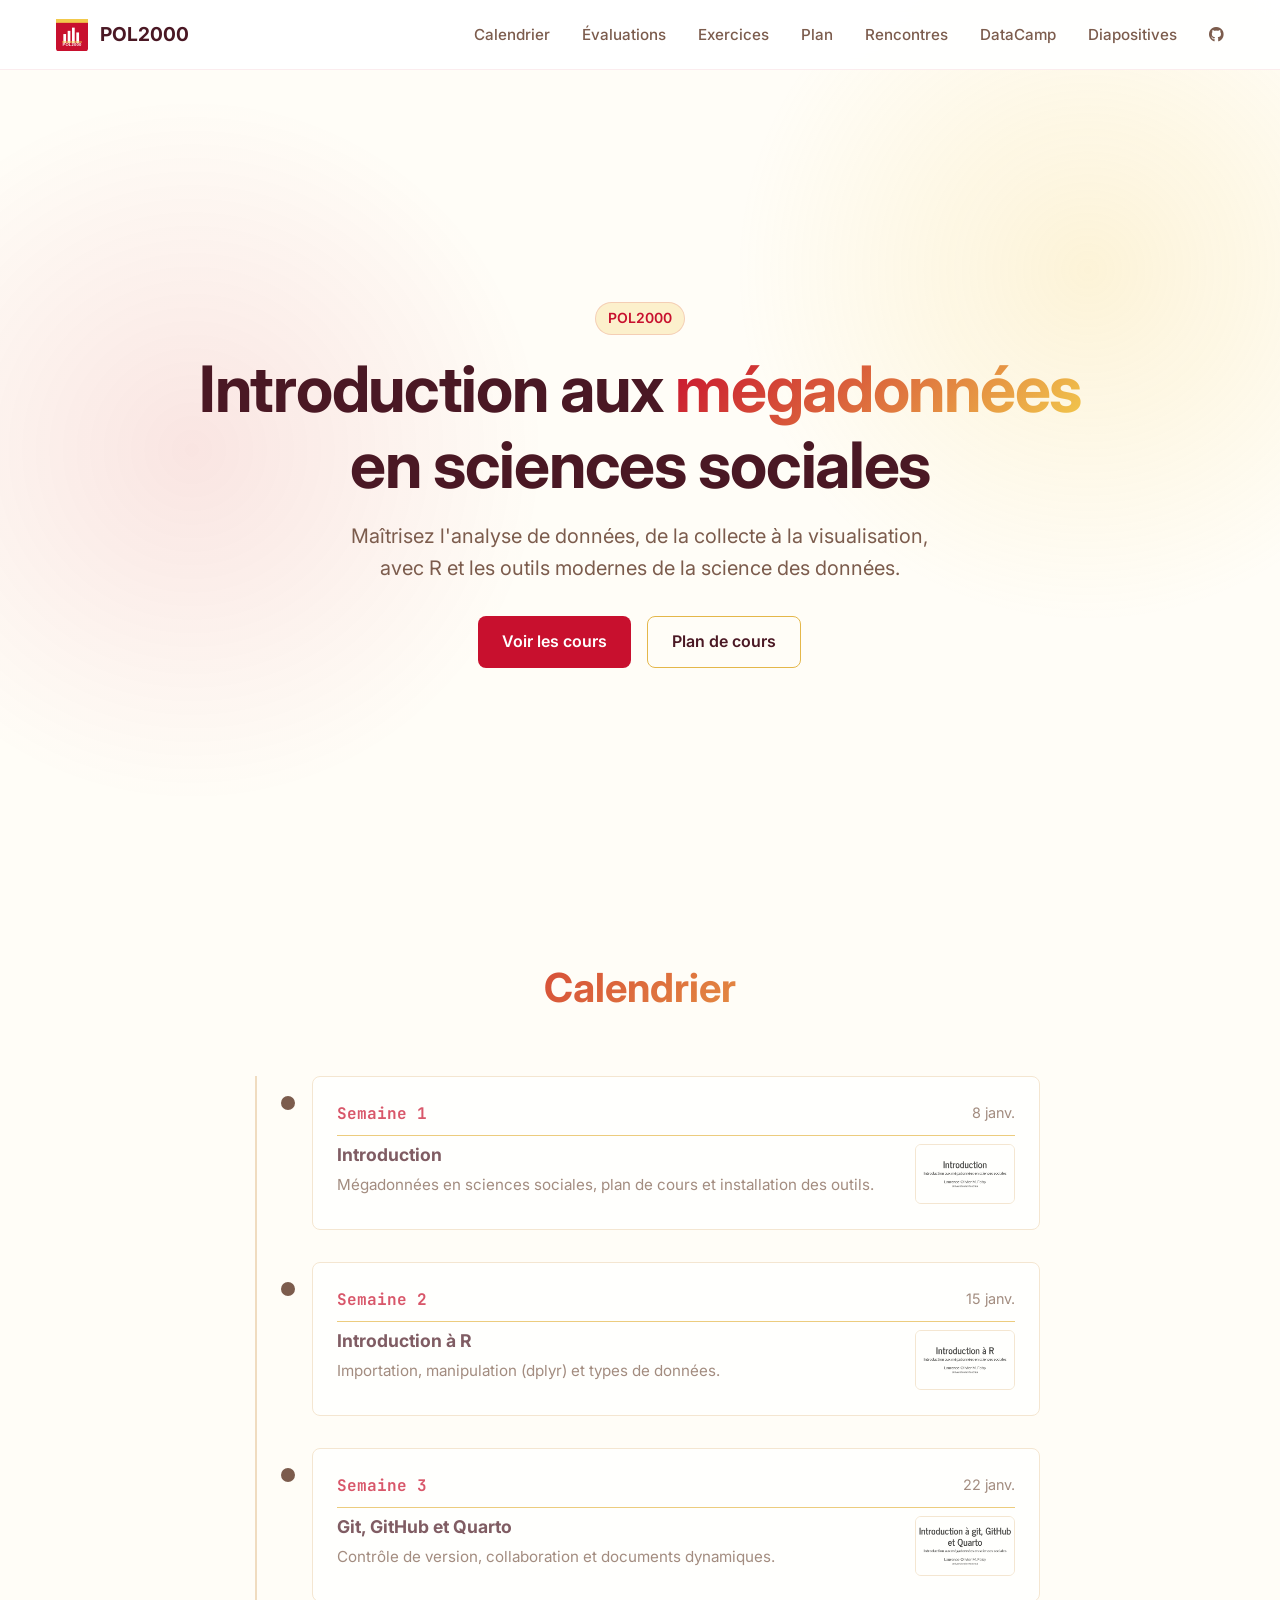
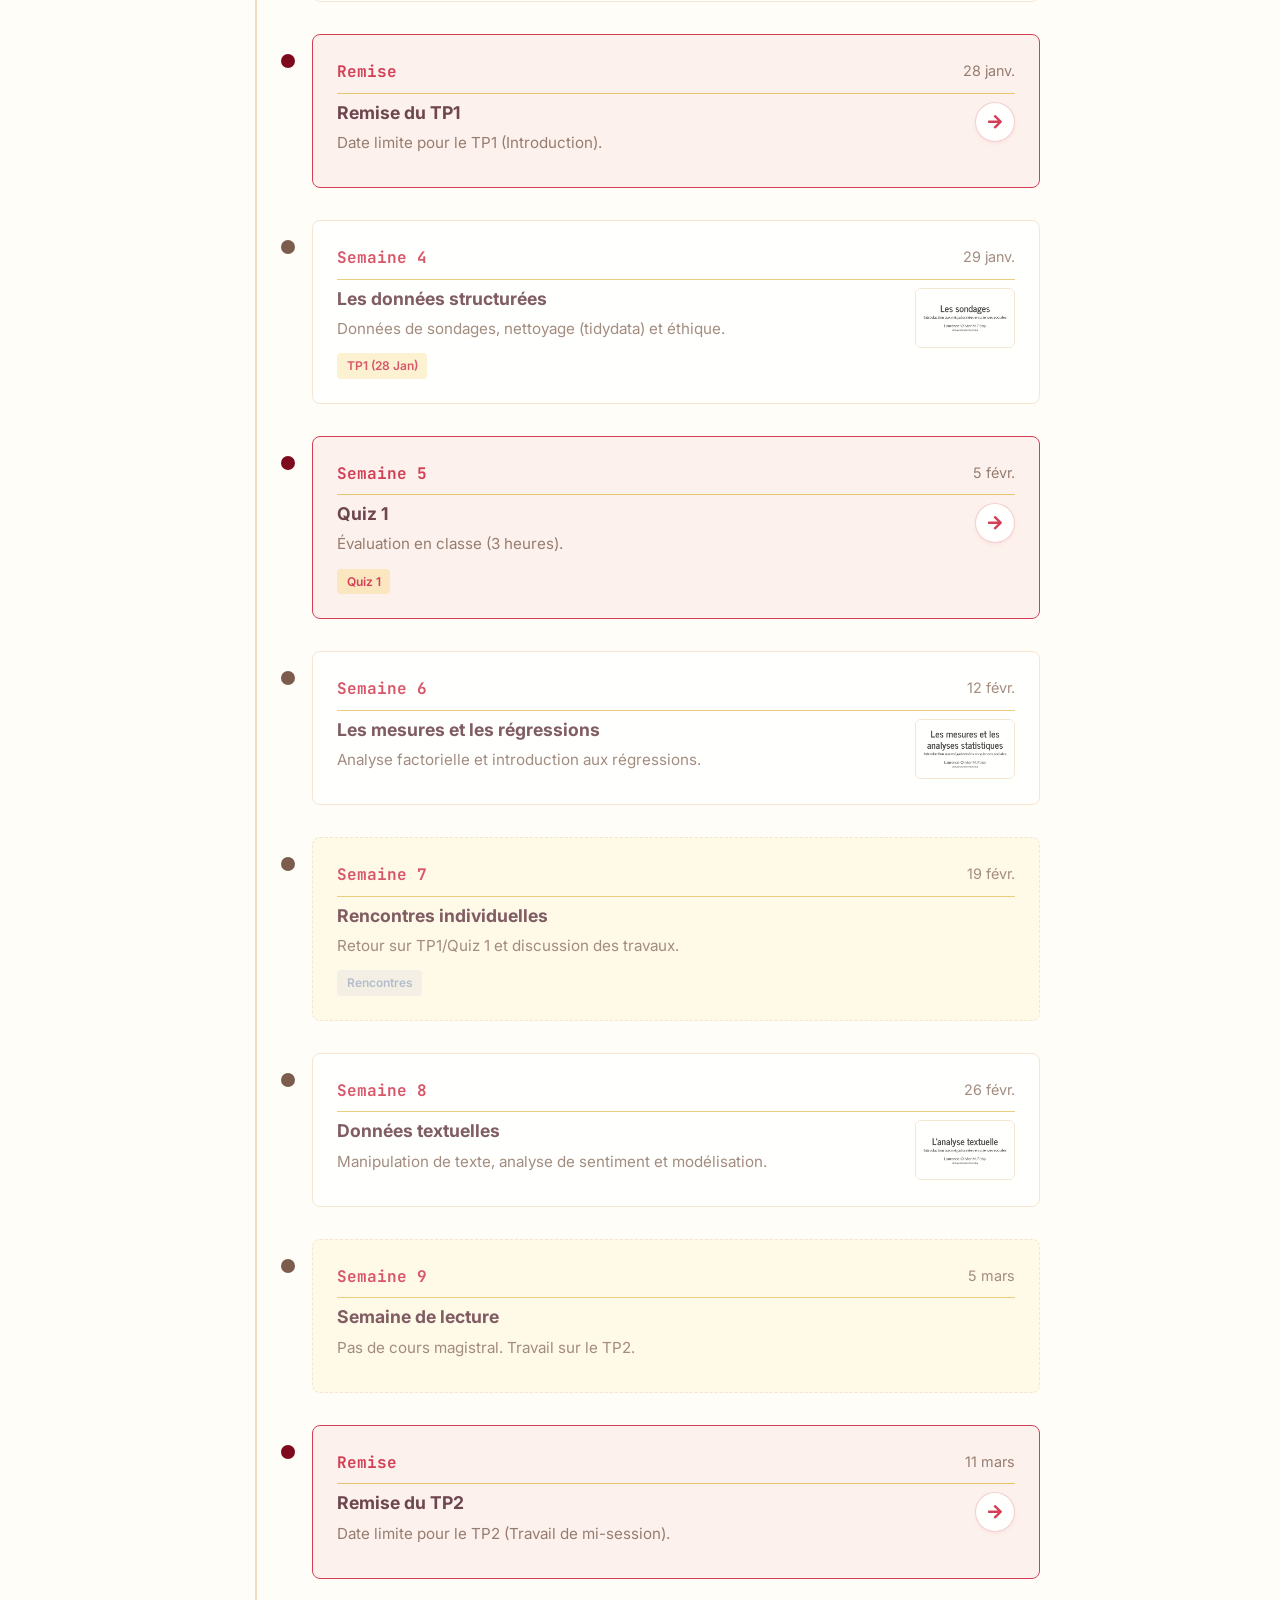
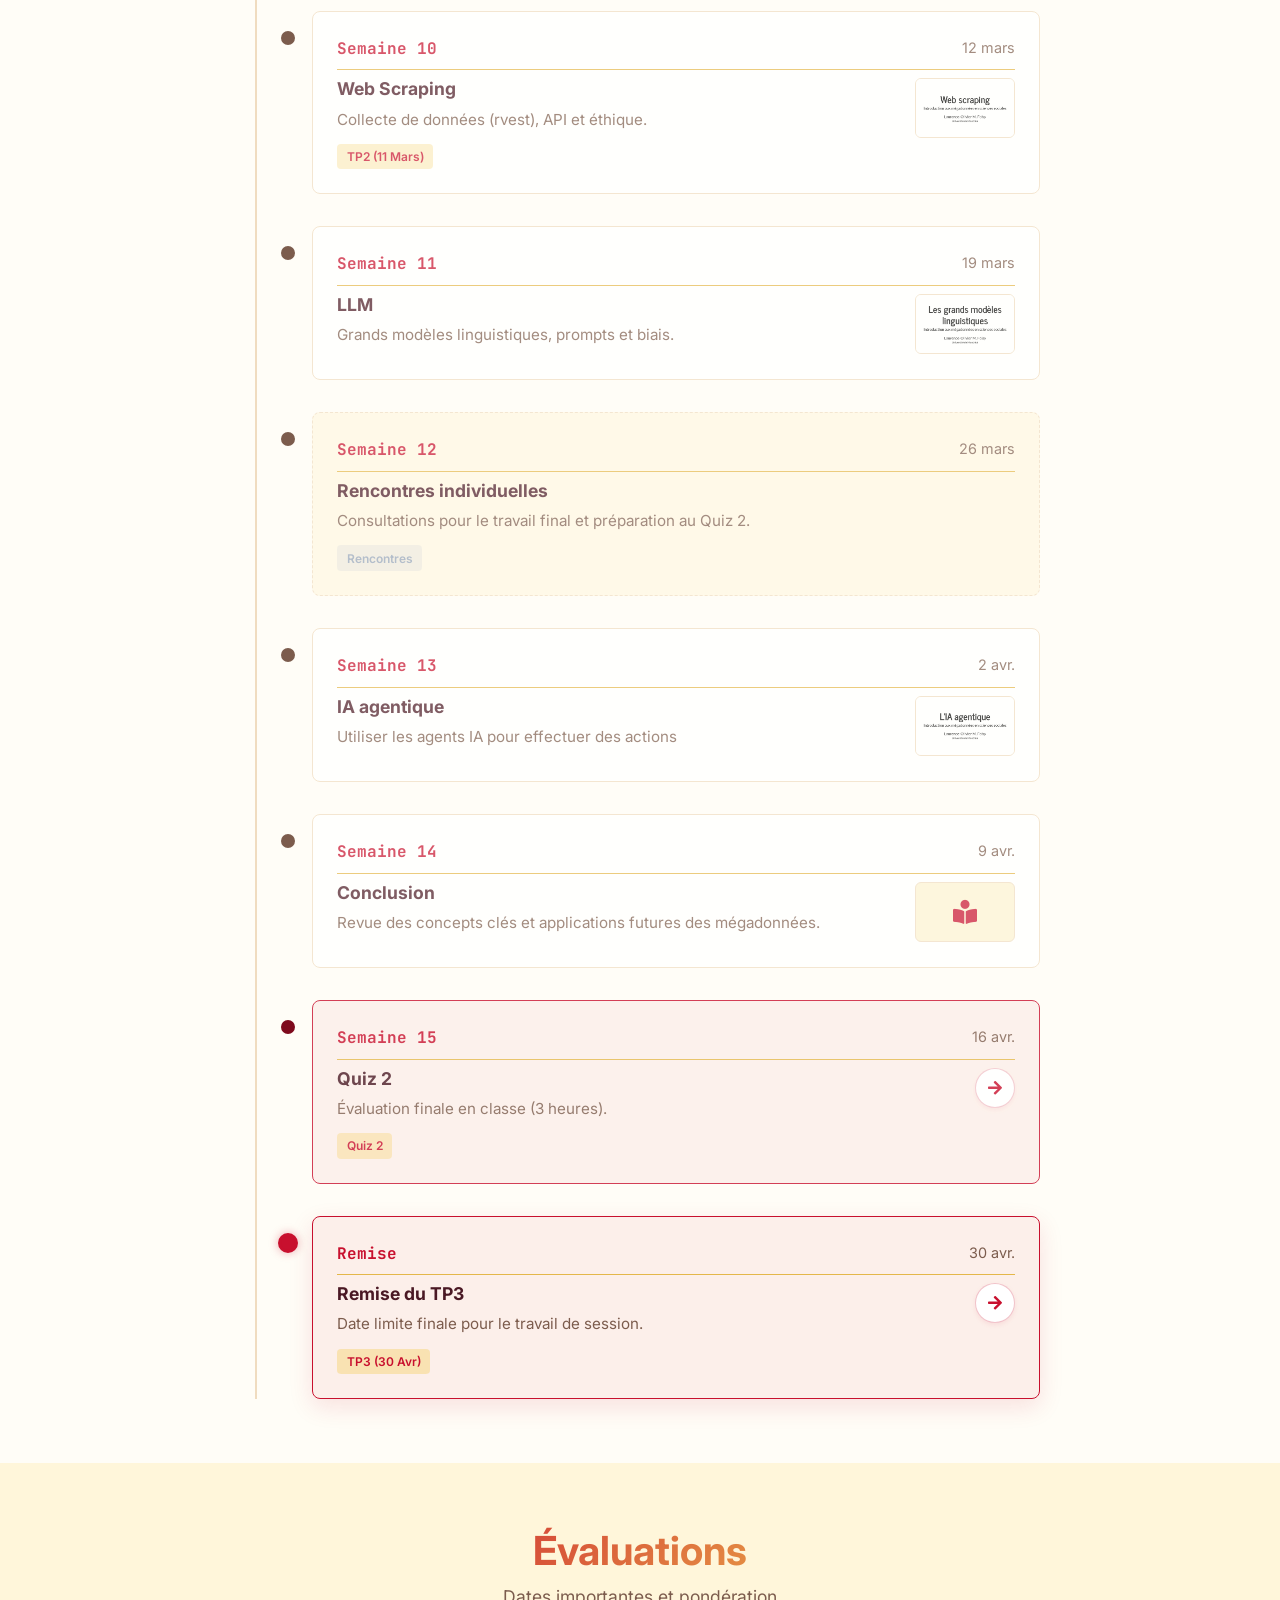
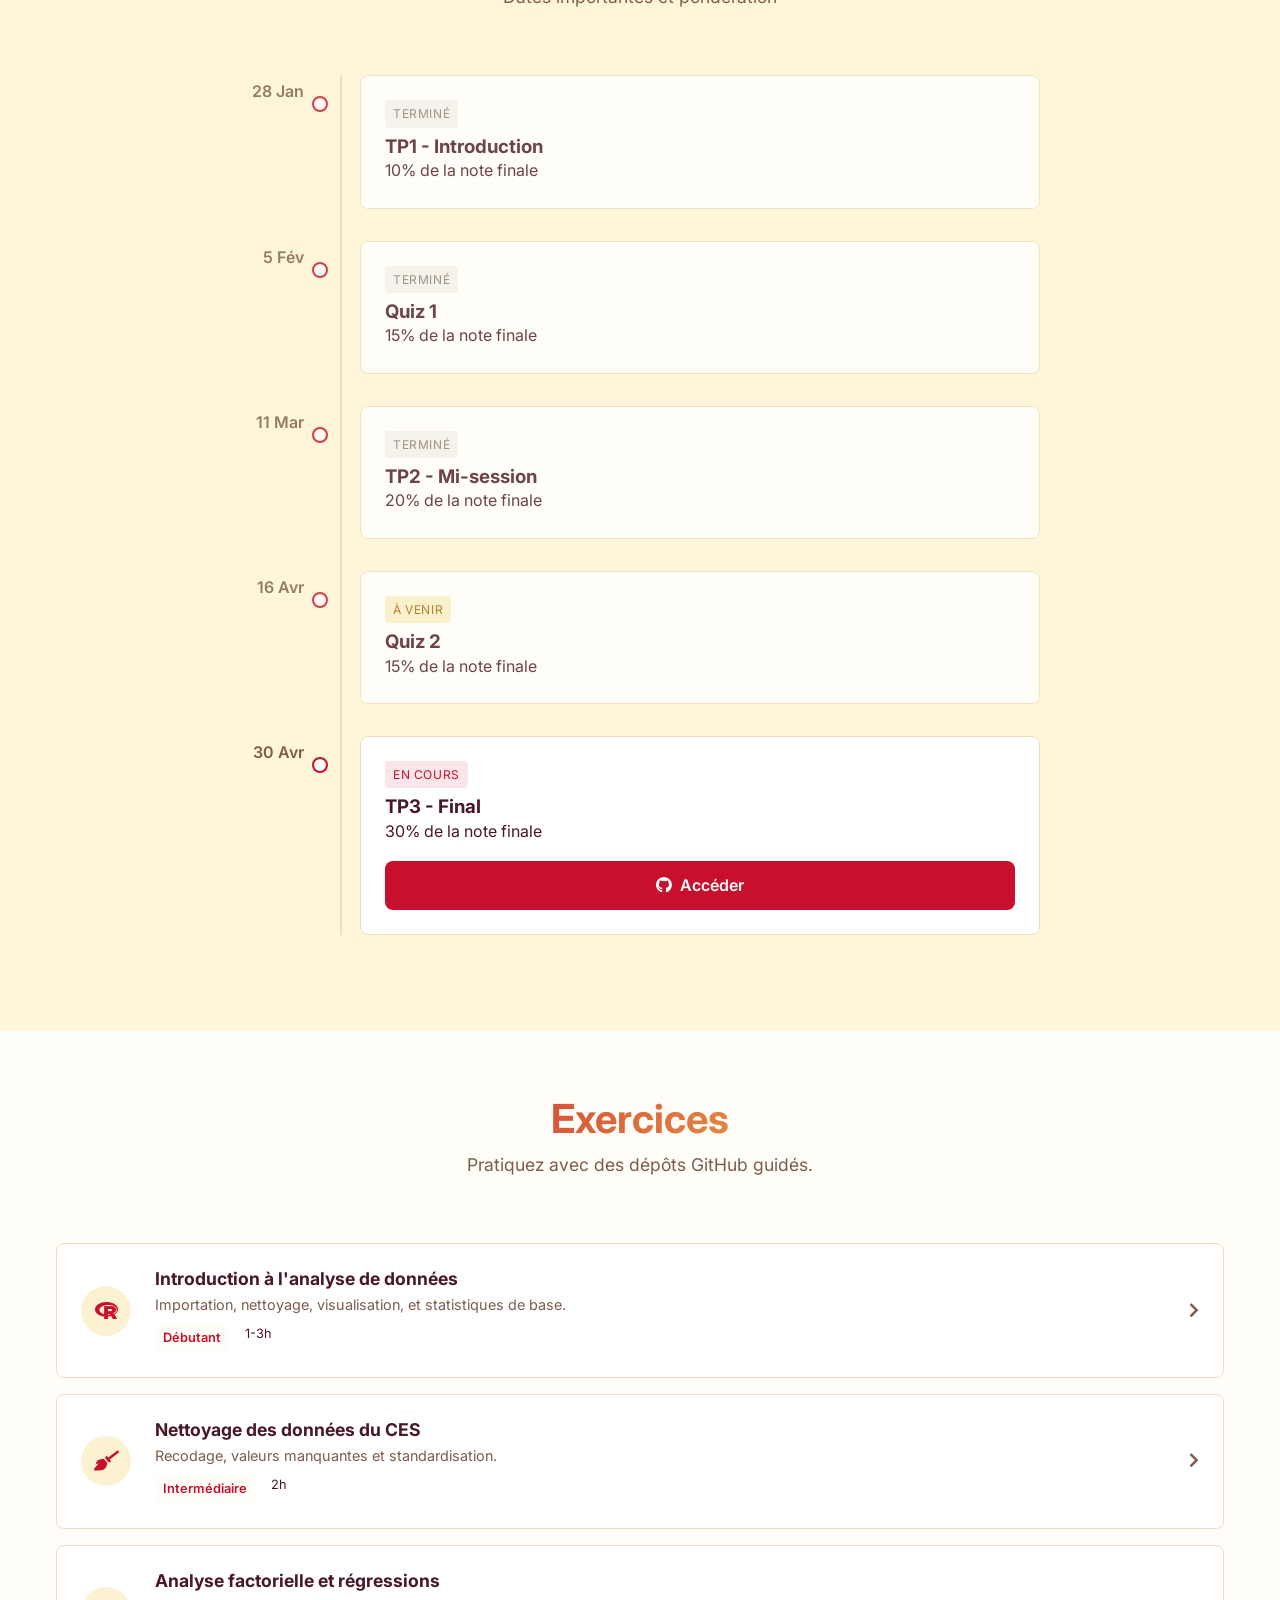
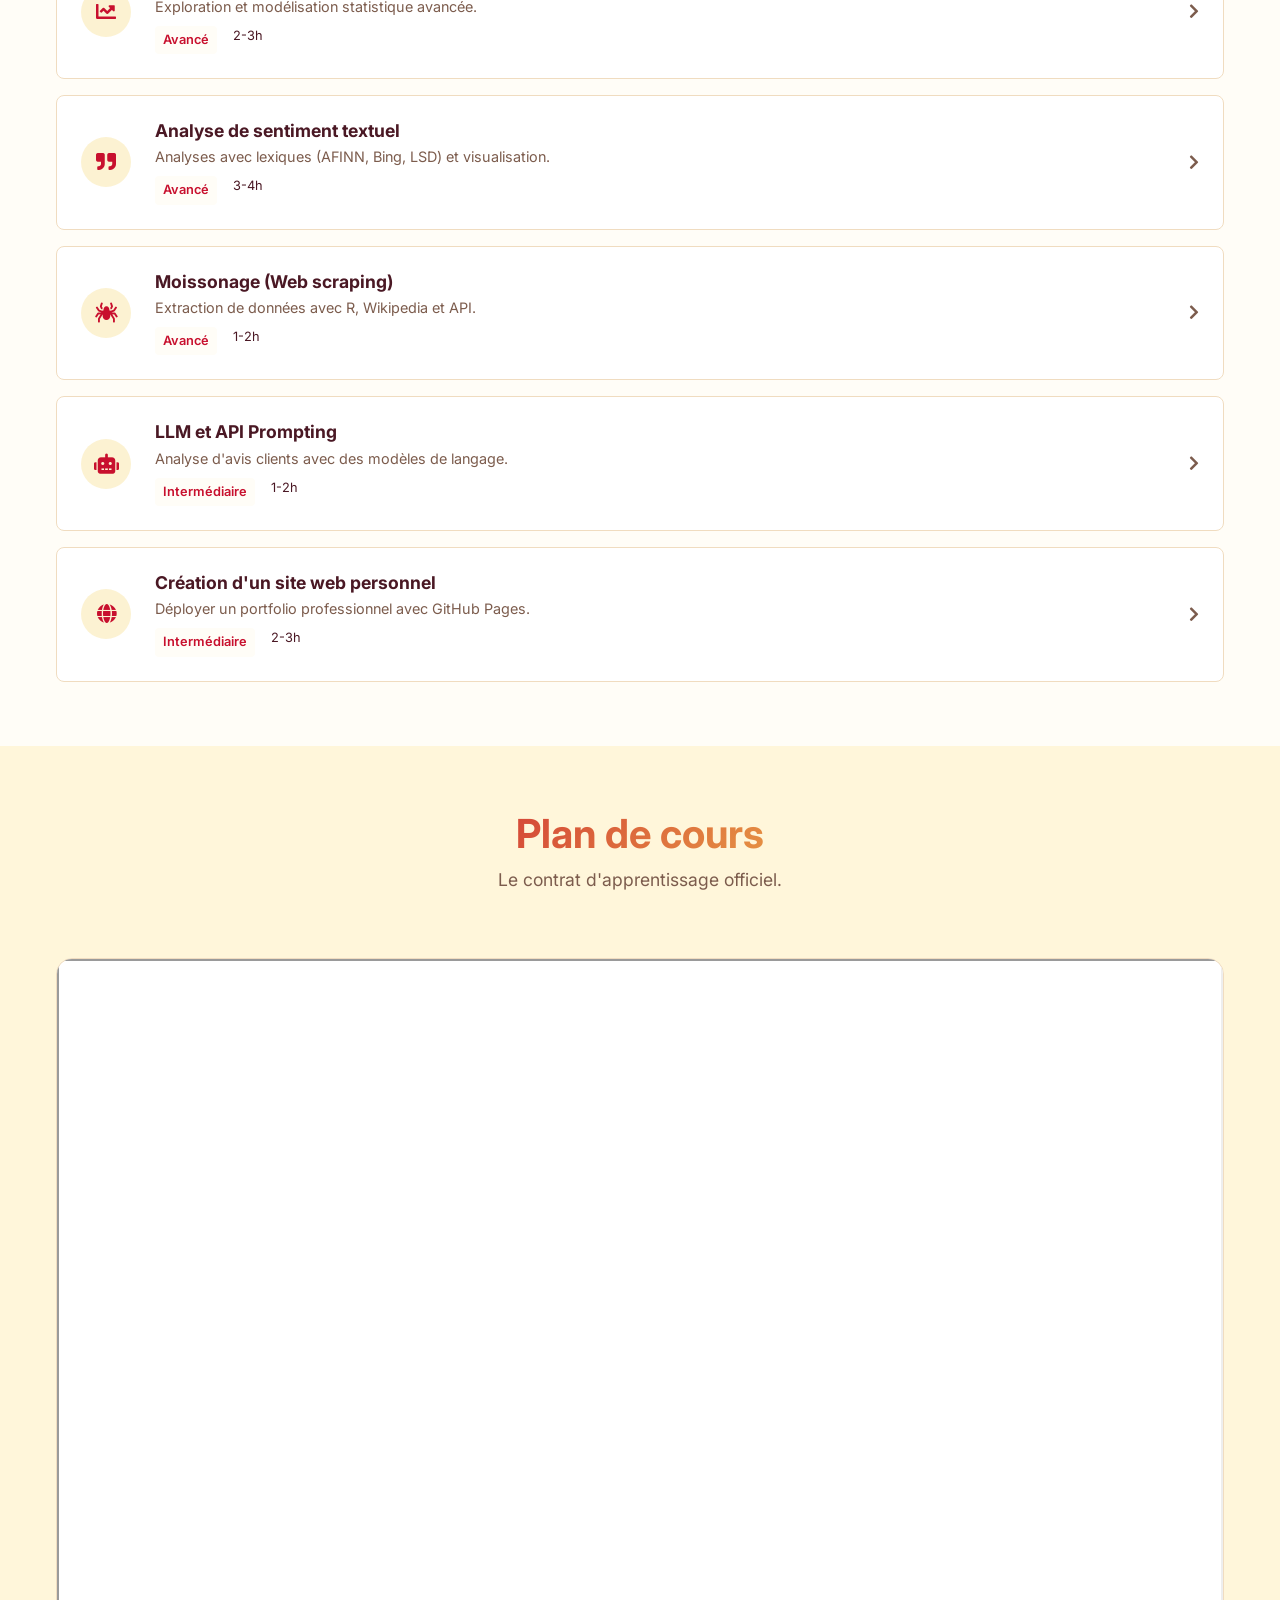
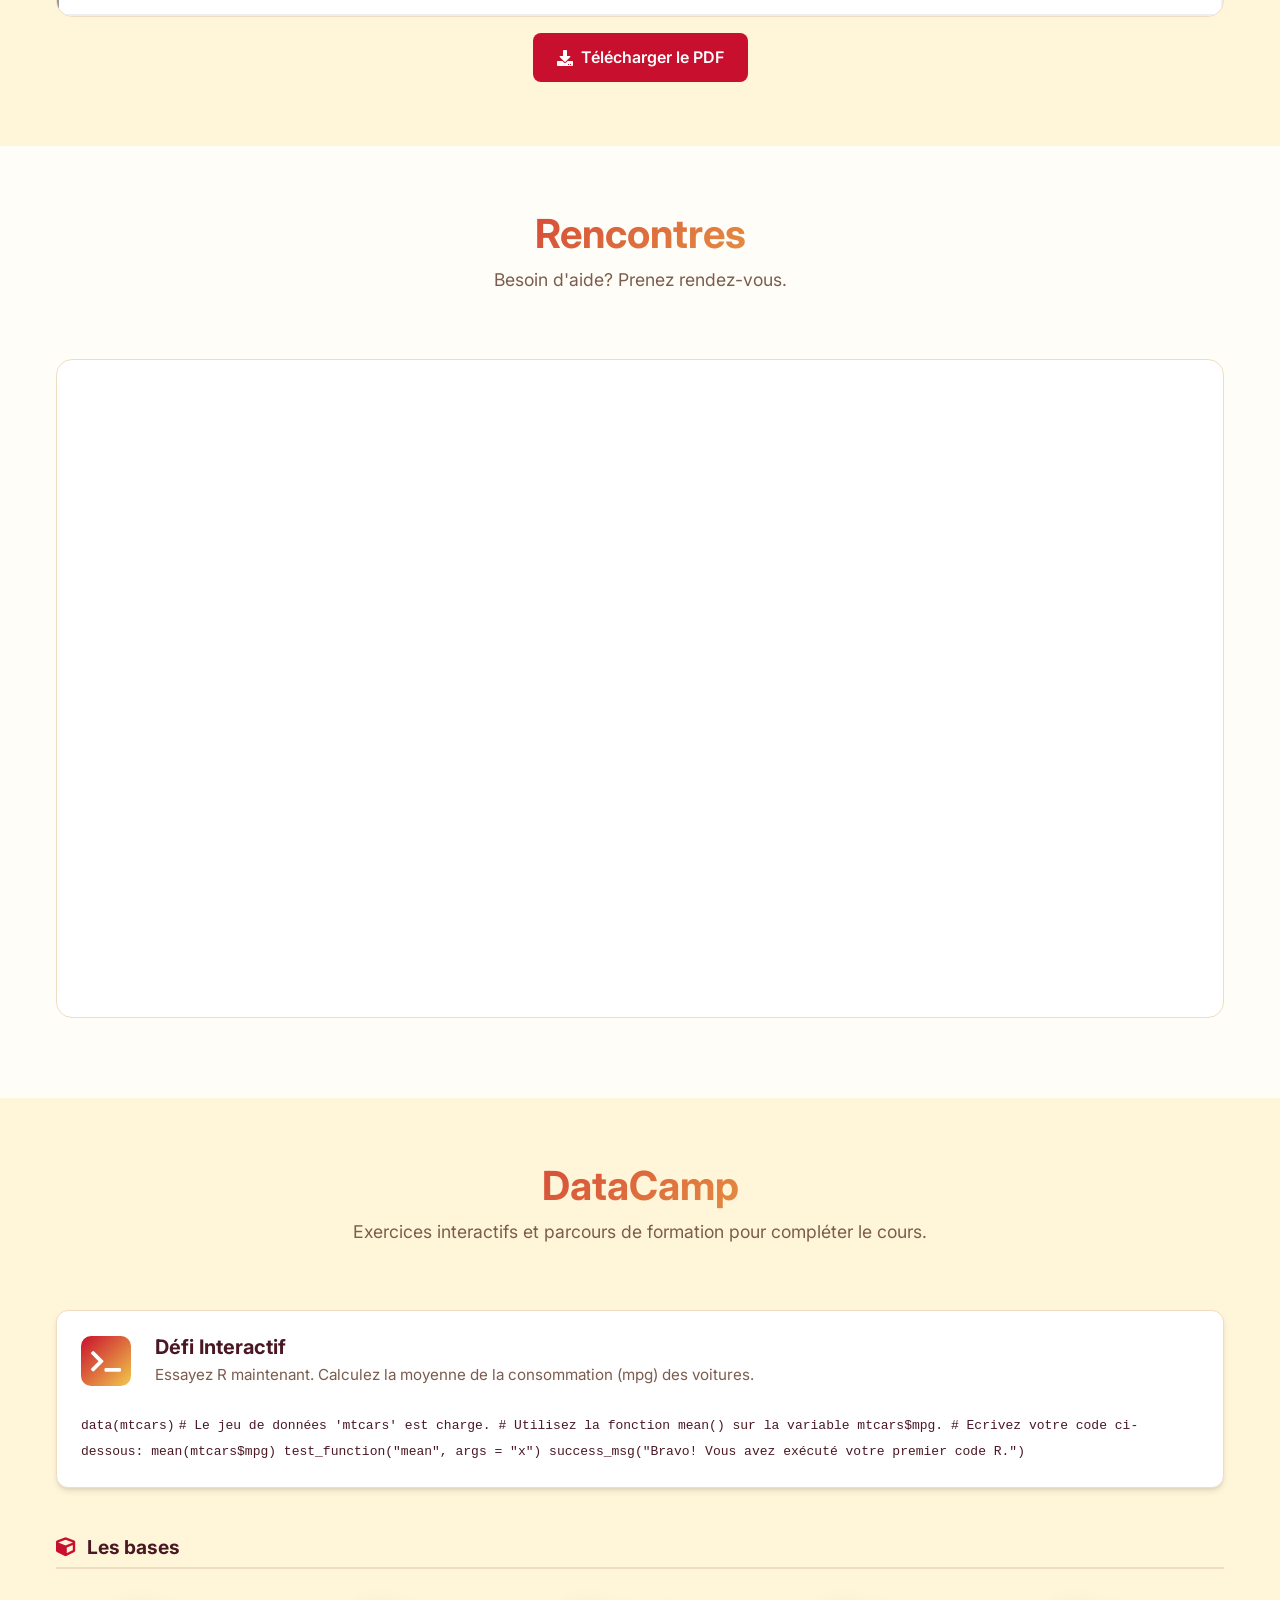
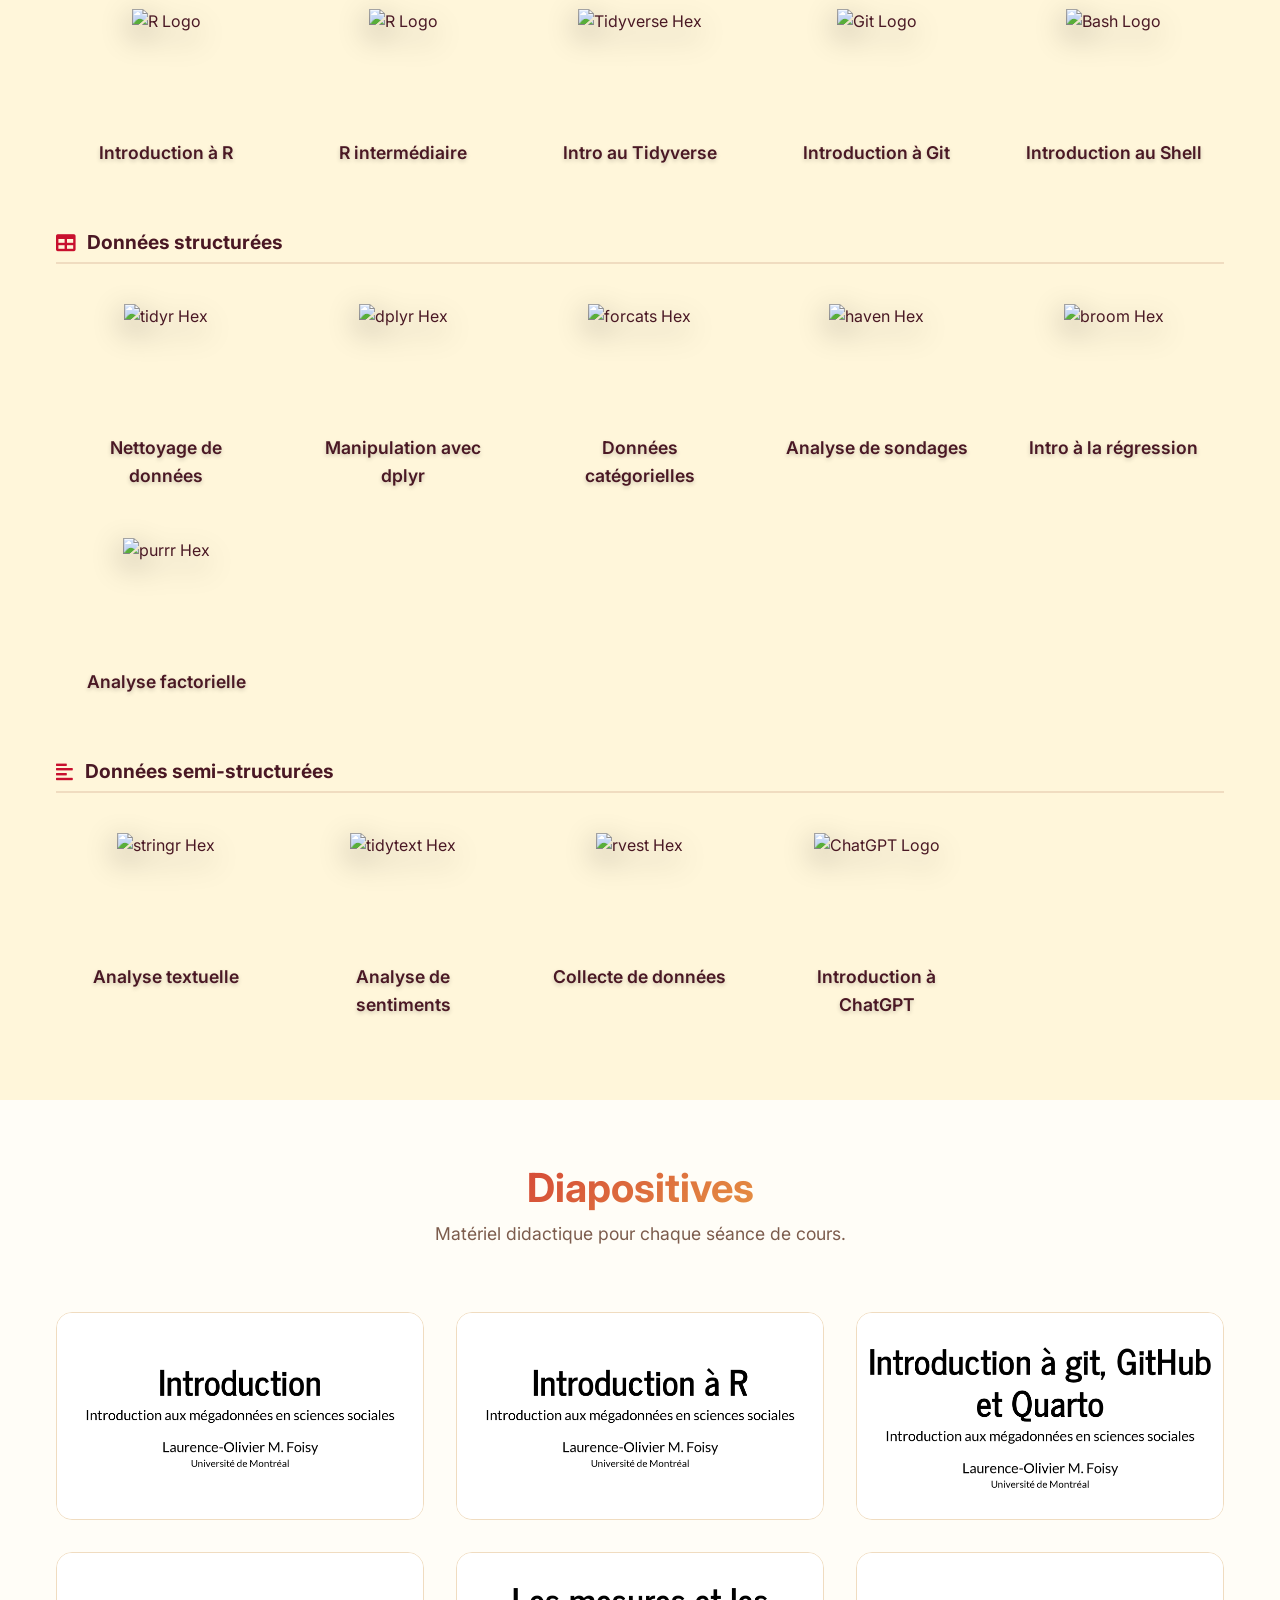
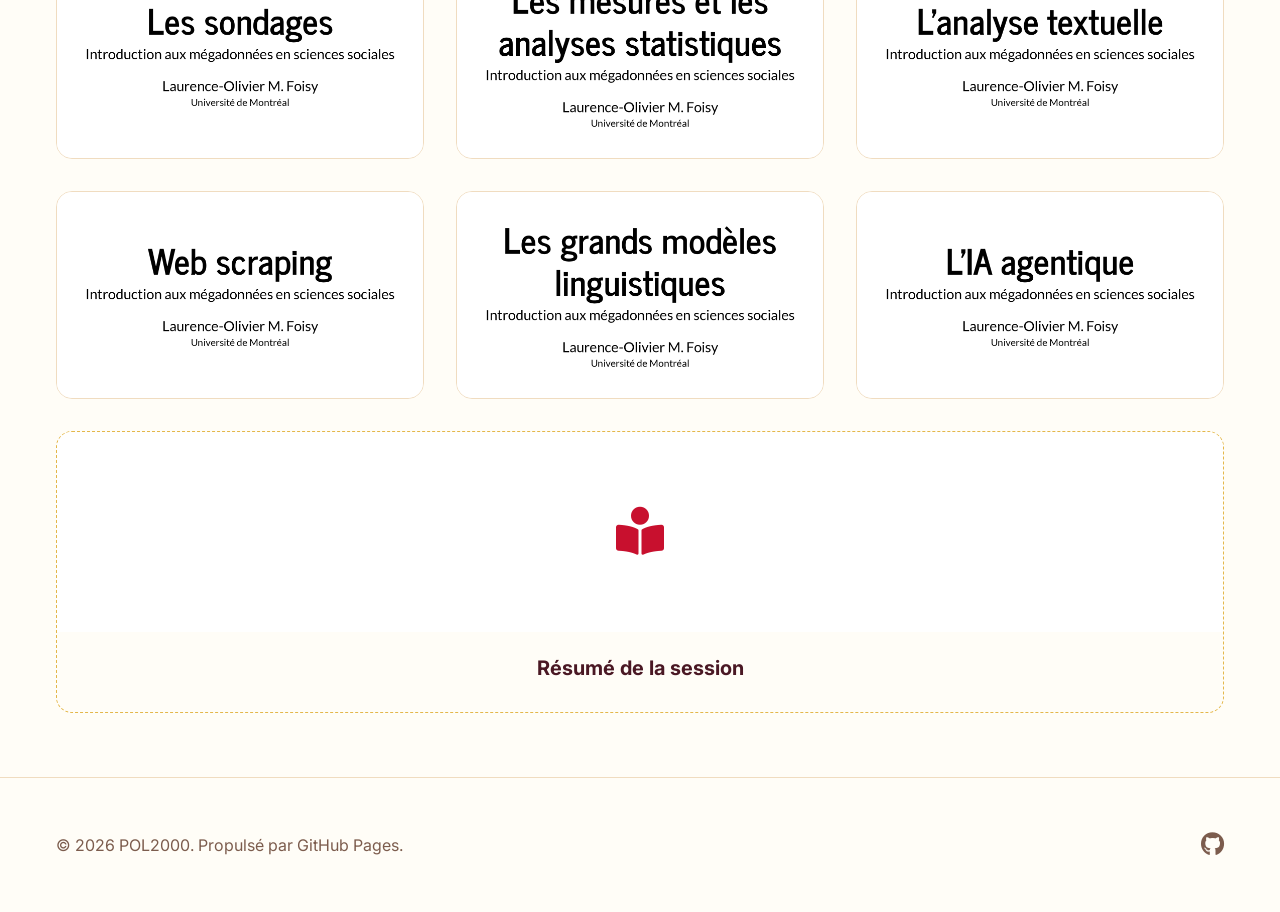
==== commit 4899d2eb: "adapte le site pour pol2000 Remplace la marque FAS1001 et applique une palette rouge, jaune et blanc" ====
--- a/index.html
+++ b/index.html
@@ -3,42 +3,42 @@
   <head>
     <meta charset="UTF-8" />
     <meta name="viewport" content="width=device-width, initial-scale=1.0" />
-    <title>FAS 1001</title>
+    <title>POL2000</title>
     <meta
       name="description"
-      content="Cours d'introduction aux mégadonnées en sciences sociales - FAS 1001"
+      content="Cours d'introduction aux mégadonnées en sciences sociales - POL2000"
     />
 
     <!-- Open Graph / Facebook -->
     <meta property="og:type" content="website" />
-    <meta property="og:url" content="https://fas1001.github.io/" />
+    <meta property="og:url" content="https://pol2k.github.io/" />
     <meta
       property="og:title"
-      content="FAS 1001 - Introduction aux mégadonnées"
+      content="POL2000 - Introduction aux mégadonnées"
     />
     <meta
       property="og:description"
-      content="Cours d'introduction aux mégadonnées en sciences sociales - FAS 1001"
+      content="Cours d'introduction aux mégadonnées en sciences sociales - POL2000"
     />
     <meta
       property="og:image"
-      content="https://fas1001.github.io/images/fas1001_logo.svg"
+      content="https://pol2k.github.io/images/pol2000_logo.svg"
     />
 
     <!-- Twitter -->
     <meta property="twitter:card" content="summary" />
-    <meta property="twitter:url" content="https://fas1001.github.io/" />
+    <meta property="twitter:url" content="https://pol2k.github.io/" />
     <meta
       property="twitter:title"
-      content="FAS 1001 - Introduction aux mégadonnées"
+      content="POL2000 - Introduction aux mégadonnées"
     />
     <meta
       property="twitter:description"
-      content="Cours d'introduction aux mégadonnées en sciences sociales - FAS 1001"
+      content="Cours d'introduction aux mégadonnées en sciences sociales - POL2000"
     />
     <meta
       property="twitter:image"
-      content="https://fas1001.github.io/images/fas1001_logo.svg"
+      content="https://pol2k.github.io/images/pol2000_logo.svg"
     />
 
     <!-- Fonts -->
@@ -51,8 +51,8 @@
 
     <!-- Icons -->
     <link rel="stylesheet" href="assets/css/fontawesome-all.min.css" />
-    <link rel="icon" type="image/svg+xml" href="images/fas1001_logo.svg" />
-    <link rel="apple-touch-icon" href="images/fas1001_logo.svg" />
+    <link rel="icon" type="image/svg+xml" href="images/pol2000_logo.svg" />
+    <link rel="apple-touch-icon" href="images/pol2000_logo.svg" />
 
     <!-- Styles -->
     <link rel="stylesheet" href="assets/css/style.css" />
@@ -63,8 +63,8 @@
     <nav class="navbar">
       <div class="container navbar-content">
         <a href="#home" class="logo">
-          <img src="images/fas1001_logo.svg" alt="FAS 1001 Logo" />
-          <span>FAS 1001</span>
+          <img src="images/pol2000_logo.svg" alt="POL2000 Logo" />
+          <span>POL2000</span>
         </a>
         <button class="mobile-toggle" aria-label="Menu">
           <i class="fas fa-bars"></i>
@@ -79,7 +79,7 @@
           <li><a href="#diapositives">Diapositives</a></li>
           <li>
             <a
-              href="https://github.com/fas1001"
+              href="https://github.com/pol2k"
               target="_blank"
               class="github-link"
               ><i class="fab fa-github"></i
@@ -91,7 +91,7 @@
 
     <header id="home" class="hero">
       <div class="container hero-content">
-        <span class="hero-label">FAS 1001</span>
+        <span class="hero-label">POL2000</span>
         <h1 class="hero-title">
           Introduction aux <span class="gradient-text">mégadonnées</span>
           <br />en sciences sociales
@@ -892,14 +892,15 @@
     <footer>
       <div class="container footer-content">
         <p>
-          &copy; 2026 FAS 1001. Propulsé par
-          <a href="https://github.com/fas1001">GitHub Pages</a>.
+          &copy; 2026 POL2000. Propulsé par
+          <a href="https://pages.github.com/">GitHub Pages</a>.
         </p>
         <div class="footer-social">
-          <a href="https://github.com/fas1001"><i class="fab fa-github"></i></a>
+          <a href="https://github.com/pol2k"><i class="fab fa-github"></i></a>
         </div>
       </div>
     </footer>
+    <script src="assets/js/app.js"></script>
     <script src="assets/js/course_logic.js"></script>
     <script
       type="text/javascript"
--- a/assets/css/style.css
+++ b/assets/css/style.css
@@ -1,22 +1,22 @@
 :root {
     /* Colors */
-    --bg-body: #0f172a;
-    --bg-surface: #1e293b;
-    --bg-surface-hover: #334155;
-    
-    --text-main: #f8fafc;
-    --text-muted: #94a3b8;
-    --text-accent: #38bdf8; /* Sky 400 */
-    
-    --primary: #0ea5e9; /* Sky 500 */
-    --primary-hover: #0284c7; /* Sky 600 */
-    --secondary: #6366f1; /* Indigo 500 */
-    
-    --border: #334155;
-    --border-light: #475569;
+    --bg-body: #fffdf7;
+    --bg-surface: #ffffff;
+    --bg-surface-hover: #fff6da;
+    
+    --text-main: #4a1824;
+    --text-muted: #7c5c4d;
+    --text-accent: #c8102e;
+    
+    --primary: #c8102e;
+    --primary-hover: #a10d26;
+    --secondary: #f2c94c;
+    
+    --border: #f0dcc0;
+    --border-light: #e4b74a;
     
     /* Gradients */
-    --gradient-hero: linear-gradient(135deg, #38bdf8 0%, #818cf8 100%);
+    --gradient-hero: linear-gradient(135deg, #c8102e 0%, #f2c94c 100%);
     
     /* Spacing */
     --container-width: 1200px;
@@ -120,7 +120,7 @@
 }
 
 .section-darker {
-    background-color: rgba(0,0,0,0.2);
+    background-color: #fff6da;
 }
 
 .section-header {
@@ -149,9 +149,9 @@
     position: fixed;
     top: 0;
     width: 100%;
-    background: rgba(15, 23, 42, 0.85);
+    background: rgba(255, 255, 255, 0.92);
     backdrop-filter: blur(12px);
-    border-bottom: 1px solid rgba(255,255,255,0.05);
+    border-bottom: 1px solid rgba(200, 16, 46, 0.08);
     z-index: 1000;
     height: 70px;
     display: flex;
@@ -217,8 +217,8 @@
     position: fixed;
     top: 0; left: 0; right: 0; bottom: 0;
     background: 
-        radial-gradient(circle at 15% 50%, rgba(56, 189, 248, 0.08), transparent 25%),
-        radial-gradient(circle at 85% 30%, rgba(99, 102, 241, 0.08), transparent 25%);
+        radial-gradient(circle at 15% 50%, rgba(200, 16, 46, 0.1), transparent 30%),
+        radial-gradient(circle at 85% 30%, rgba(242, 201, 76, 0.18), transparent 28%);
     z-index: -1;
     pointer-events: none;
 }
@@ -226,13 +226,13 @@
 .hero-label {
     display: inline-block;
     padding: 0.25rem 0.75rem;
-    background: rgba(56, 189, 248, 0.1);
+    background: rgba(242, 201, 76, 0.25);
     color: var(--text-accent);
     border-radius: 2rem;
     font-size: 0.875rem;
     font-weight: 600;
     margin-bottom: var(--spacing-sm);
-    border: 1px solid rgba(56, 189, 248, 0.2);
+    border: 1px solid rgba(200, 16, 46, 0.15);
 }
 
 .hero-title {
@@ -392,7 +392,7 @@
 .list-icon {
     width: 50px;
     height: 50px;
-    background: rgba(56, 189, 248, 0.1);
+    background: rgba(242, 201, 76, 0.25);
     color: var(--text-accent);
     display: flex;
     align-items: center;
@@ -497,8 +497,8 @@
     font-size: 0.75rem;
     text-transform: uppercase;
     letter-spacing: 0.05em;
-    color: #10b981; /* Default Success green */
-    background: rgba(16, 185, 129, 0.1);
+    color: var(--text-accent);
+    background: rgba(200, 16, 46, 0.08);
     padding: 0.25rem 0.5rem;
     border-radius: 4px;
     margin-bottom: 0.5rem;
@@ -556,7 +556,7 @@
 }
 
 .styled-table th {
-    background: rgba(0,0,0,0.2);
+    background: rgba(200, 16, 46, 0.06);
     font-weight: 600;
     color: var(--text-accent);
 }
@@ -566,7 +566,7 @@
 }
 
 .highlight-row {
-    background: rgba(56, 189, 248, 0.05);
+    background: rgba(242, 201, 76, 0.2);
 }
 
 /* Roadmap Timeline (Dynamic) */
@@ -621,13 +621,13 @@
 /* Current Week Active Animation */
 @keyframes pulse-glow {
     0% {
-        box-shadow: 0 0 0 0 rgba(56, 189, 248, 0.4);
+        box-shadow: 0 0 0 0 rgba(200, 16, 46, 0.35);
     }
     70% {
-        box-shadow: 0 0 0 8px rgba(56, 189, 248, 0);
+        box-shadow: 0 0 0 8px rgba(200, 16, 46, 0);
     }
     100% {
-        box-shadow: 0 0 0 0 rgba(56, 189, 248, 0);
+        box-shadow: 0 0 0 0 rgba(200, 16, 46, 0);
     }
 }
 
@@ -640,7 +640,7 @@
     left: 6px; /* Centered on line: 16px - 10px = 6px */
     top: 17px;
     /* Static glow + Pulse animation */
-    box-shadow: 0 0 10px rgba(56, 189, 248, 0.6);
+    box-shadow: 0 0 10px rgba(200, 16, 46, 0.35);
     animation: pulse-glow 2s infinite;
 }
 
@@ -660,7 +660,7 @@
 
 .roadmap-item.current .roadmap-card {
     border-color: var(--text-accent);
-    box-shadow: 0 4px 20px rgba(0,0,0,0.2);
+    box-shadow: 0 8px 24px rgba(200, 16, 46, 0.12);
     background: var(--bg-surface-hover);
 }
 
@@ -670,22 +670,21 @@
 
 .roadmap-item.is-break .roadmap-card {
     border-style: dashed;
-    background: rgba(0,0,0,0.1);
-}
-
-/* Important Evaluations (Red) */
+    background: rgba(242, 201, 76, 0.12);
+}
+
 .roadmap-item.is-important .roadmap-card {
-    border-color: #ef4444;
-    background: rgba(239, 68, 68, 0.05);
+    border-color: var(--primary);
+    background: rgba(200, 16, 46, 0.06);
 }
 
 .roadmap-item.is-important .roadmap-marker {
-    background: #ef4444;
-    border-color: #ef4444;
+    background: var(--primary);
+    border-color: var(--primary);
 }
 
 .roadmap-item.is-important .roadmap-week {
-    color: #ef4444;
+    color: var(--primary);
 }
 
 .roadmap-item.is-important.past .roadmap-card {
@@ -693,8 +692,8 @@
 }
 
 .roadmap-item.is-important.past .roadmap-marker {
-    background: #991b1b; /* Darker red for past */
-    border-color: #991b1b;
+    background: #7e0a1d;
+    border-color: #7e0a1d;
 }
 
 .roadmap-header {
@@ -789,7 +788,7 @@
     justify-content: center;
     color: var(--text-accent);
     font-size: 1.5rem;
-    background: rgba(56, 189, 248, 0.1);
+    background: rgba(242, 201, 76, 0.25);
 }
 
 /* Roadmap Actions (Right side container) */
@@ -810,7 +809,7 @@
     justify-content: center;
     color: var(--text-muted);
     transition: all 0.2s ease;
-    box-shadow: 0 2px 5px rgba(0,0,0,0.05);
+    box-shadow: 0 2px 5px rgba(200, 16, 46, 0.08);
 }
 
 .roadmap-action-btn:hover {
@@ -818,19 +817,19 @@
     color: white;
     border-color: var(--text-accent);
     transform: translateX(3px);
-    box-shadow: 0 4px 10px rgba(56, 189, 248, 0.3);
+    box-shadow: 0 4px 10px rgba(200, 16, 46, 0.2);
 }
 
 .roadmap-item.is-important .roadmap-action-btn {
-    border-color: rgba(239, 68, 68, 0.3);
-    color: #ef4444;
+    border-color: rgba(200, 16, 46, 0.25);
+    color: var(--primary);
 }
 
 .roadmap-item.is-important .roadmap-action-btn:hover {
-    background: #ef4444;
+    background: var(--primary);
     color: white;
-    border-color: #ef4444;
-    box-shadow: 0 4px 10px rgba(239, 68, 68, 0.3);
+    border-color: var(--primary);
+    box-shadow: 0 4px 10px rgba(200, 16, 46, 0.2);
 }
 
 .roadmap-tags {
@@ -848,8 +847,8 @@
 }
 
 .tag-eval {
-    background: rgba(56, 189, 248, 0.15);
-    color: #38bdf8;
+    background: rgba(242, 201, 76, 0.35);
+    color: var(--primary);
 }
 
 .tag-break {
@@ -980,18 +979,18 @@
 
 /* Evaluation Status Colors */
 .timeline-tag.status-pending {
-    color: #38bdf8; /* Sky 400 (Blue) */
-    background: rgba(56, 189, 248, 0.1);
+    color: #9a6700;
+    background: rgba(242, 201, 76, 0.3);
 }
 
 .timeline-tag.status-active {
-    color: #4ade80; /* Green 400 */
-    background: rgba(74, 222, 128, 0.1);
+    color: var(--primary);
+    background: rgba(200, 16, 46, 0.1);
 }
 
 .timeline-tag.status-completed {
-    color: #94a3b8; /* Slate 400 (Grey) */
-    background: rgba(148, 163, 184, 0.1);
+    color: #8b7d6b;
+    background: rgba(139, 125, 107, 0.1);
 }
 
 /* Rencontres Placeholder */
@@ -1048,7 +1047,7 @@
 .embed-header .icon-box {
   width: 50px;
   height: 50px;
-  background: linear-gradient(135deg, #0ea5e9, #6366f1);
+  background: linear-gradient(135deg, #c8102e, #f2c94c);
   border-radius: 10px;
   display: flex;
   align-items: center;
@@ -1108,7 +1107,7 @@
 .sticker-card:hover {
   transform: translateY(-8px);
   /* Very subtle glow to indicate interactive area */
-  background: rgba(255, 255, 255, 0.02);
+  background: rgba(242, 201, 76, 0.12);
 }
 
 .sticker-icon img {
